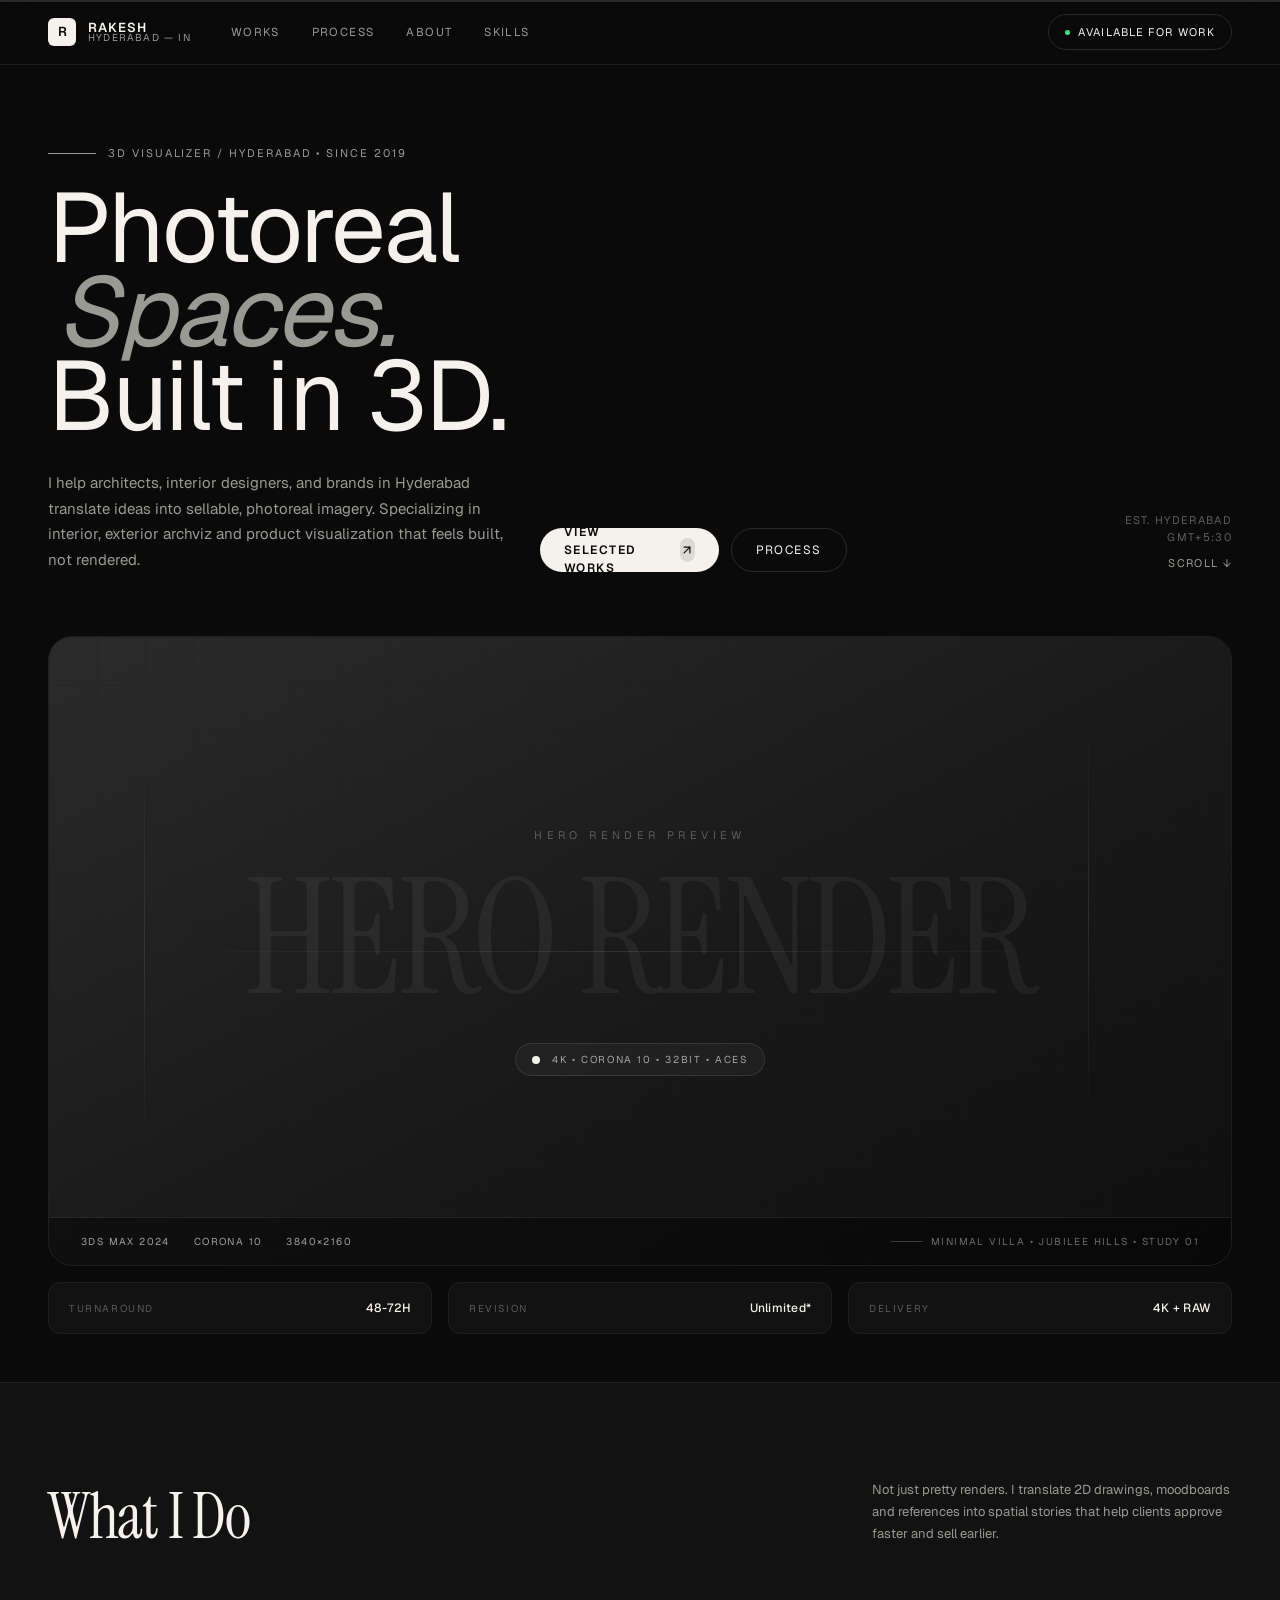
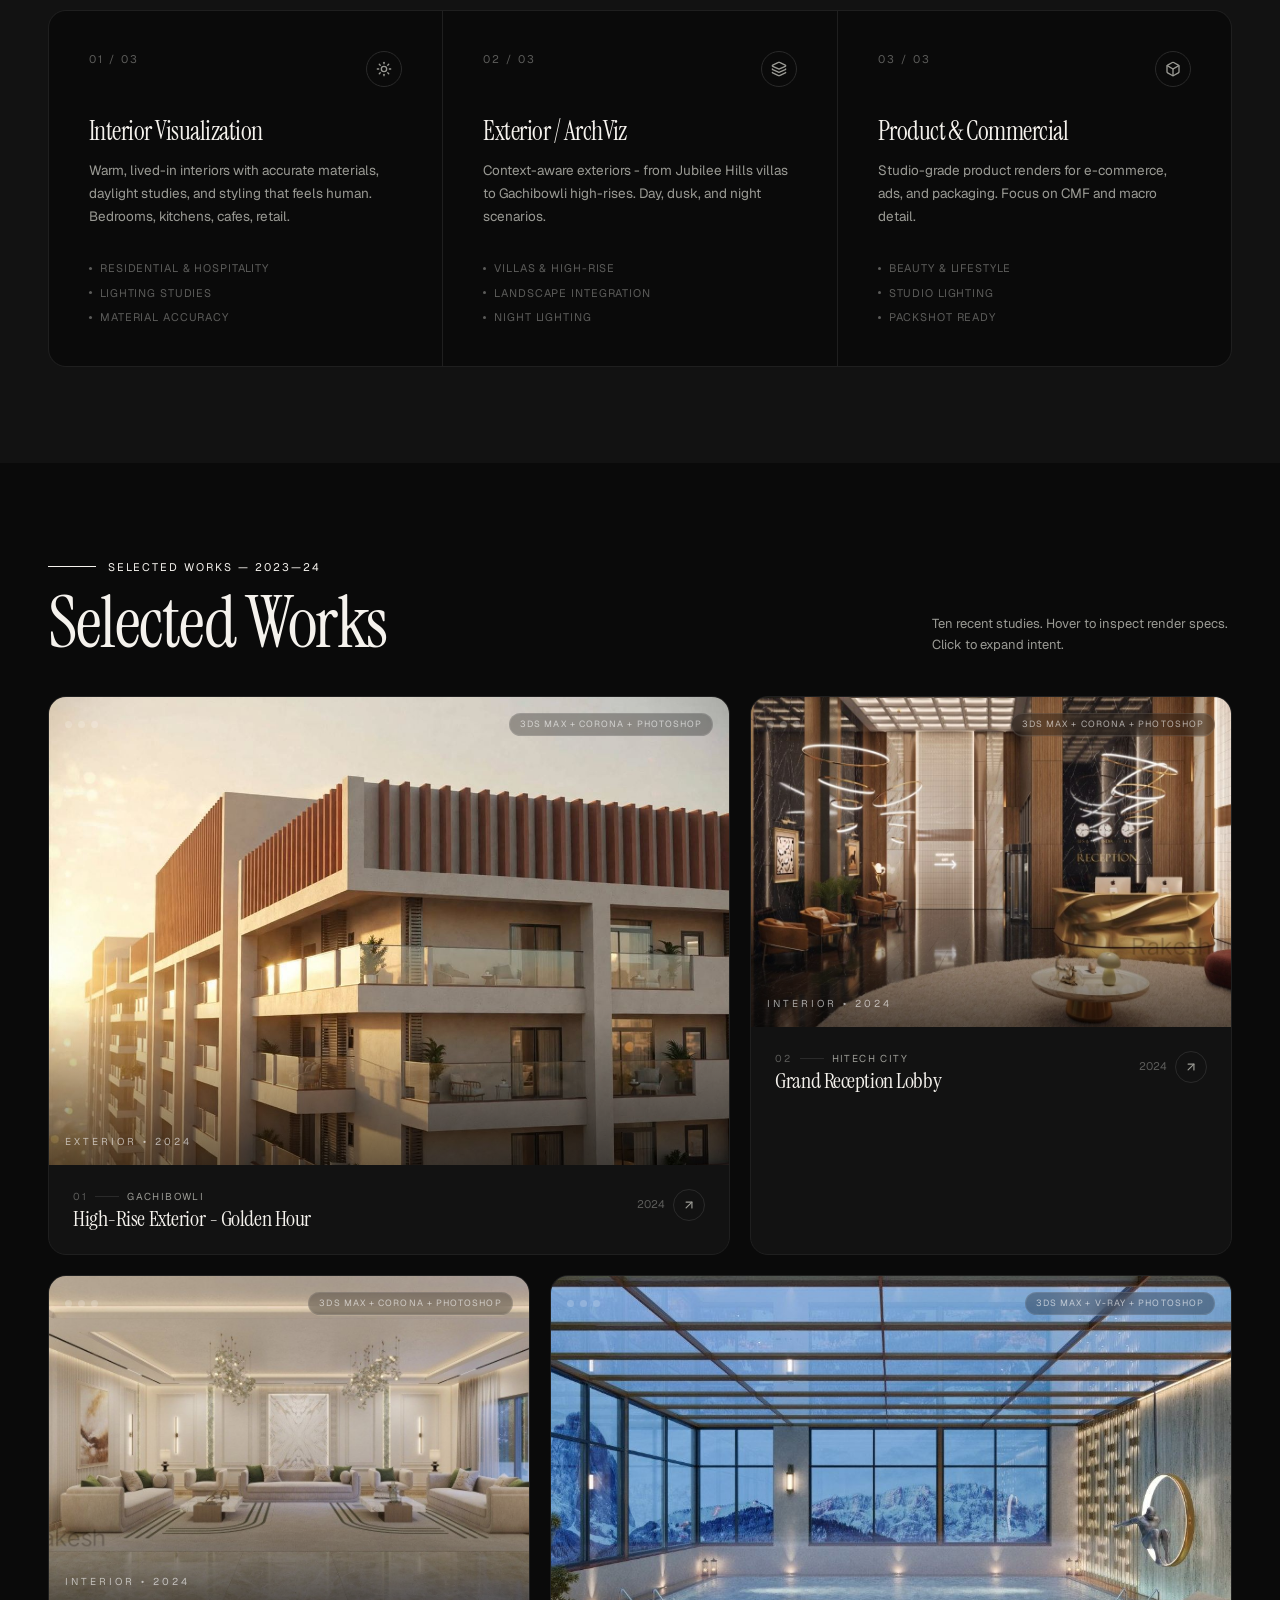
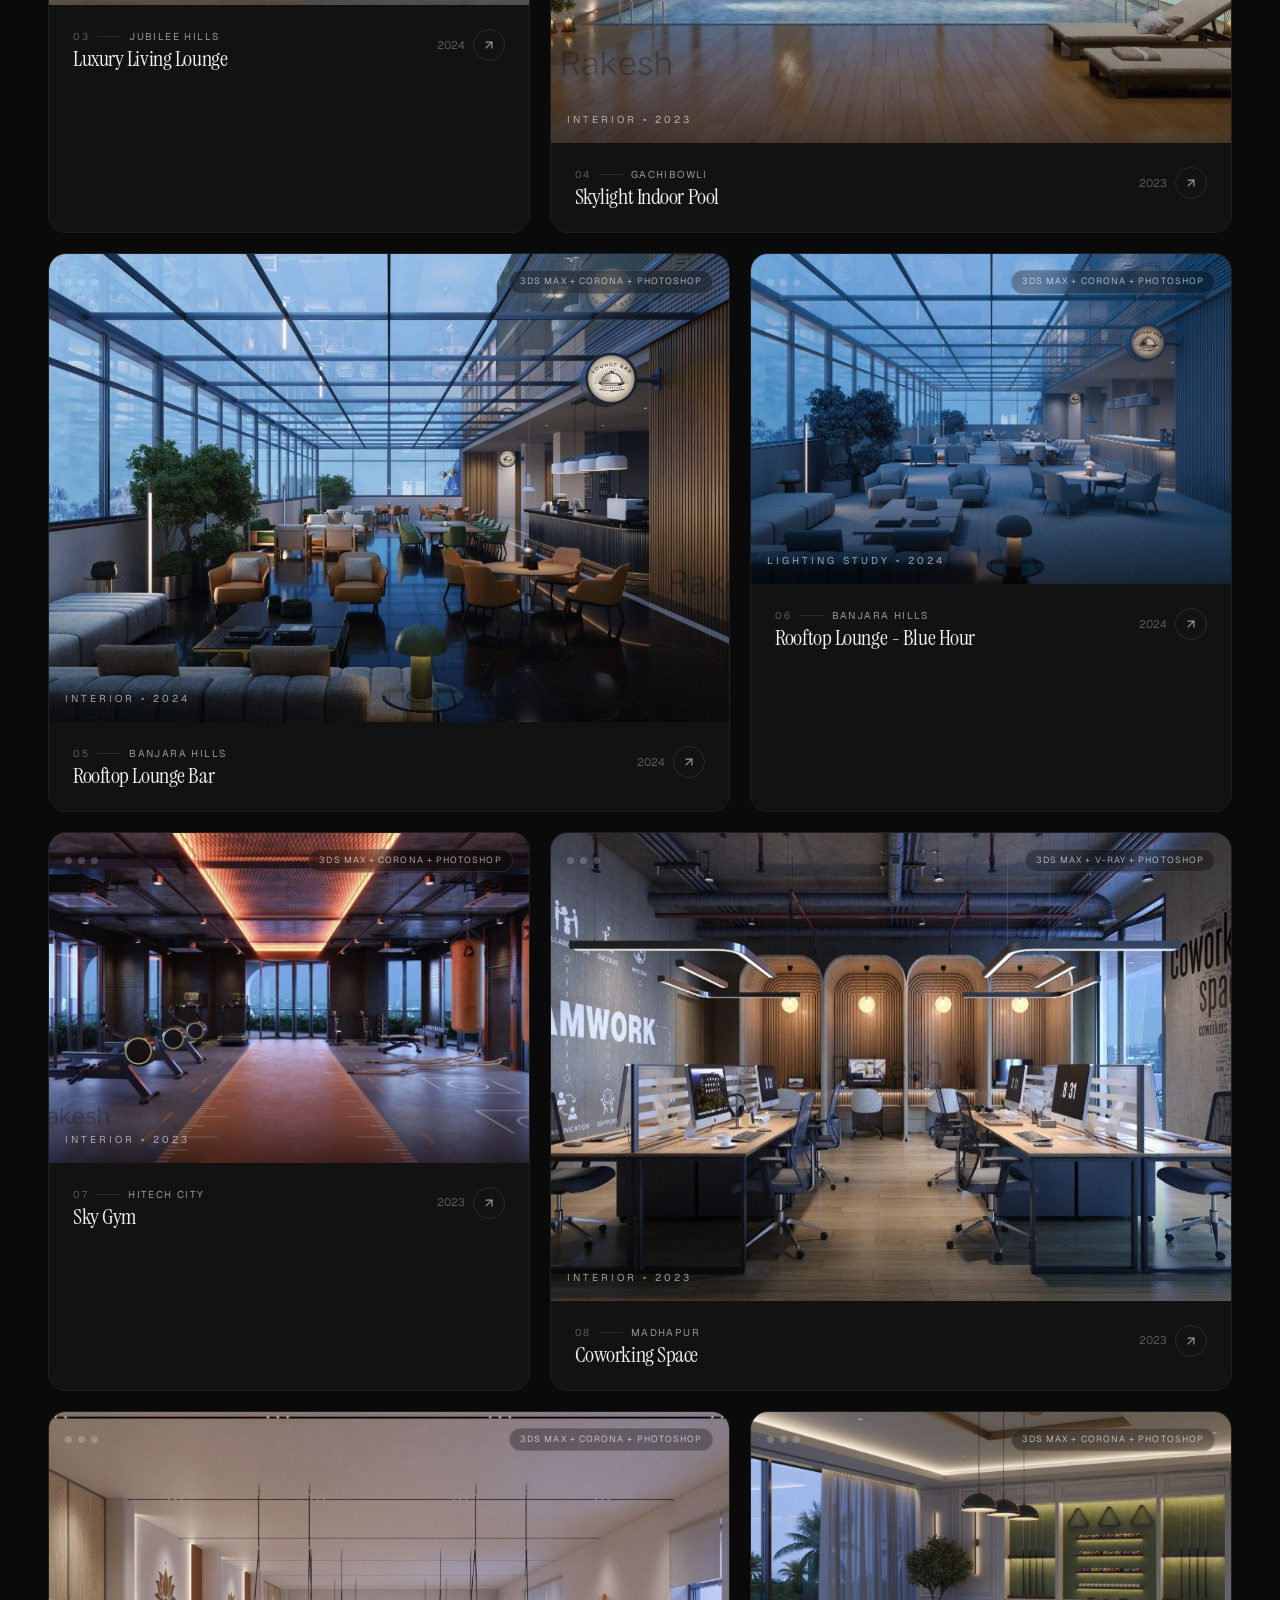
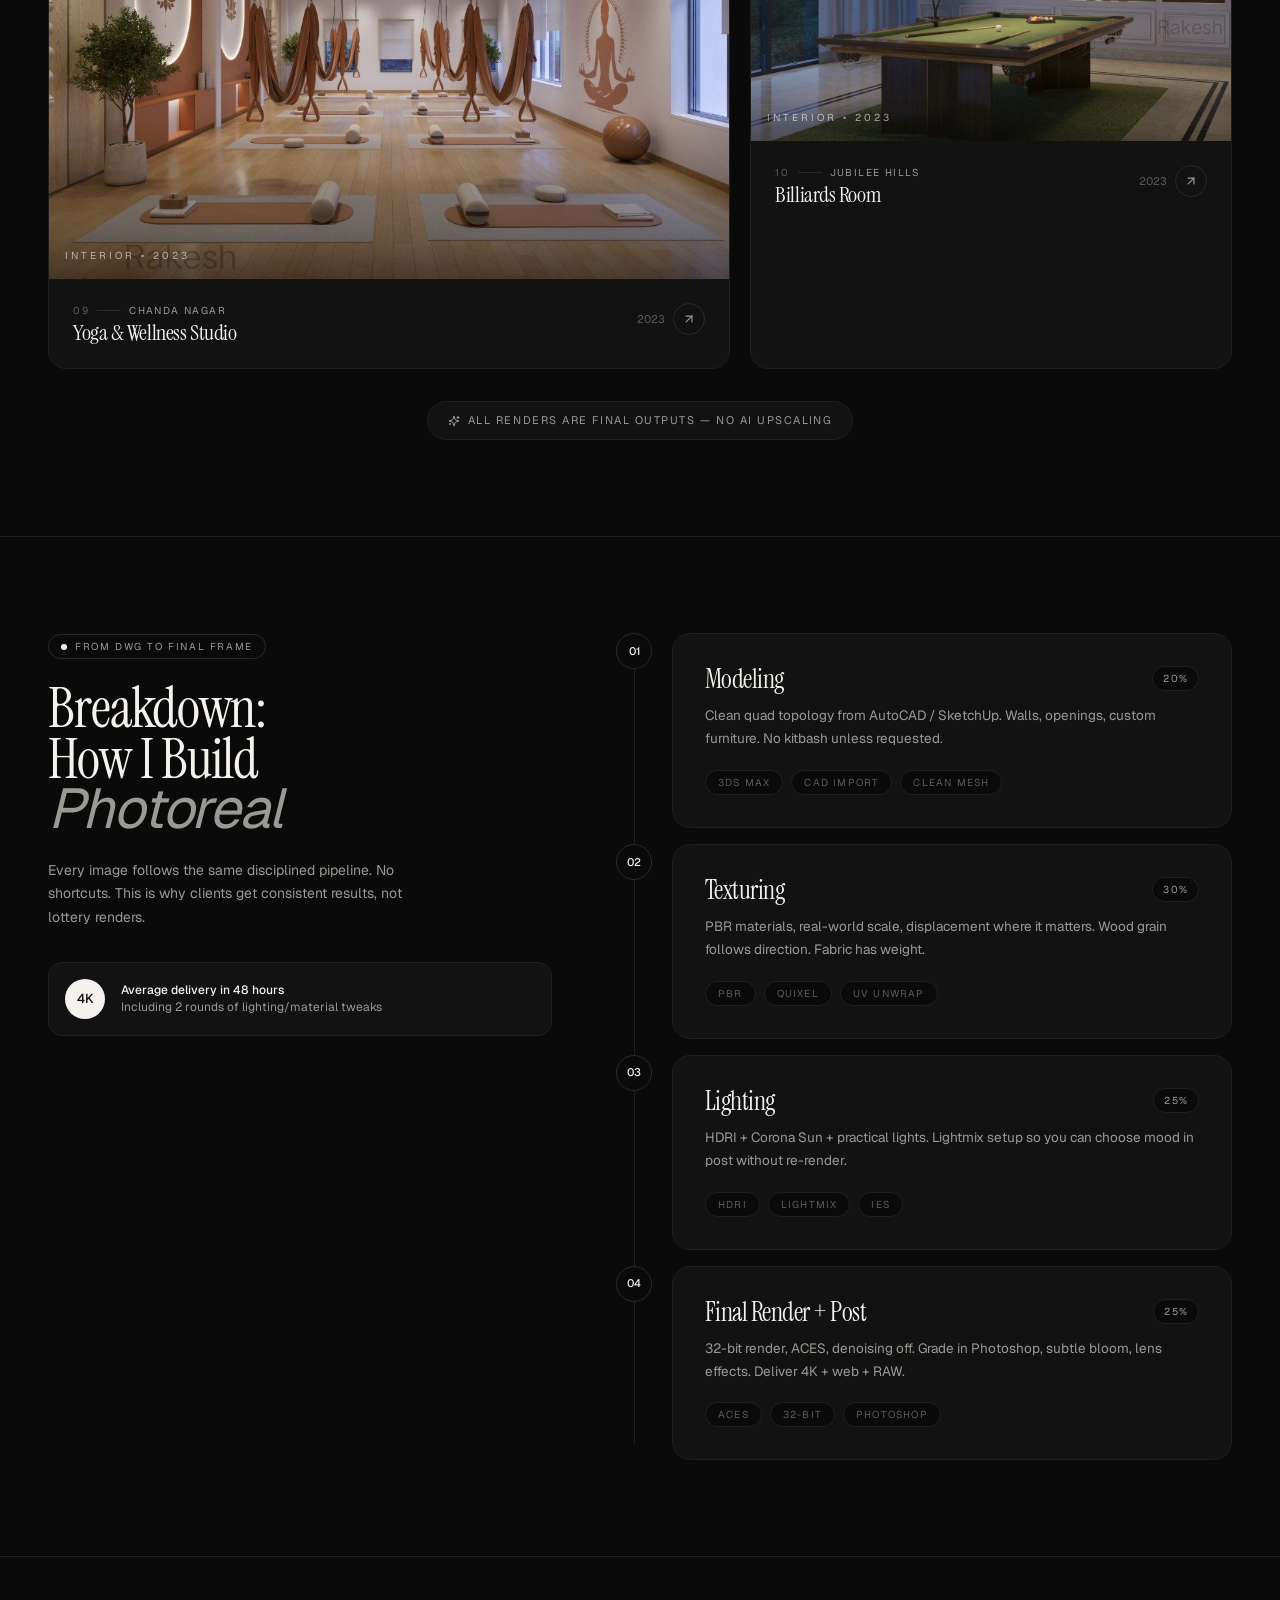
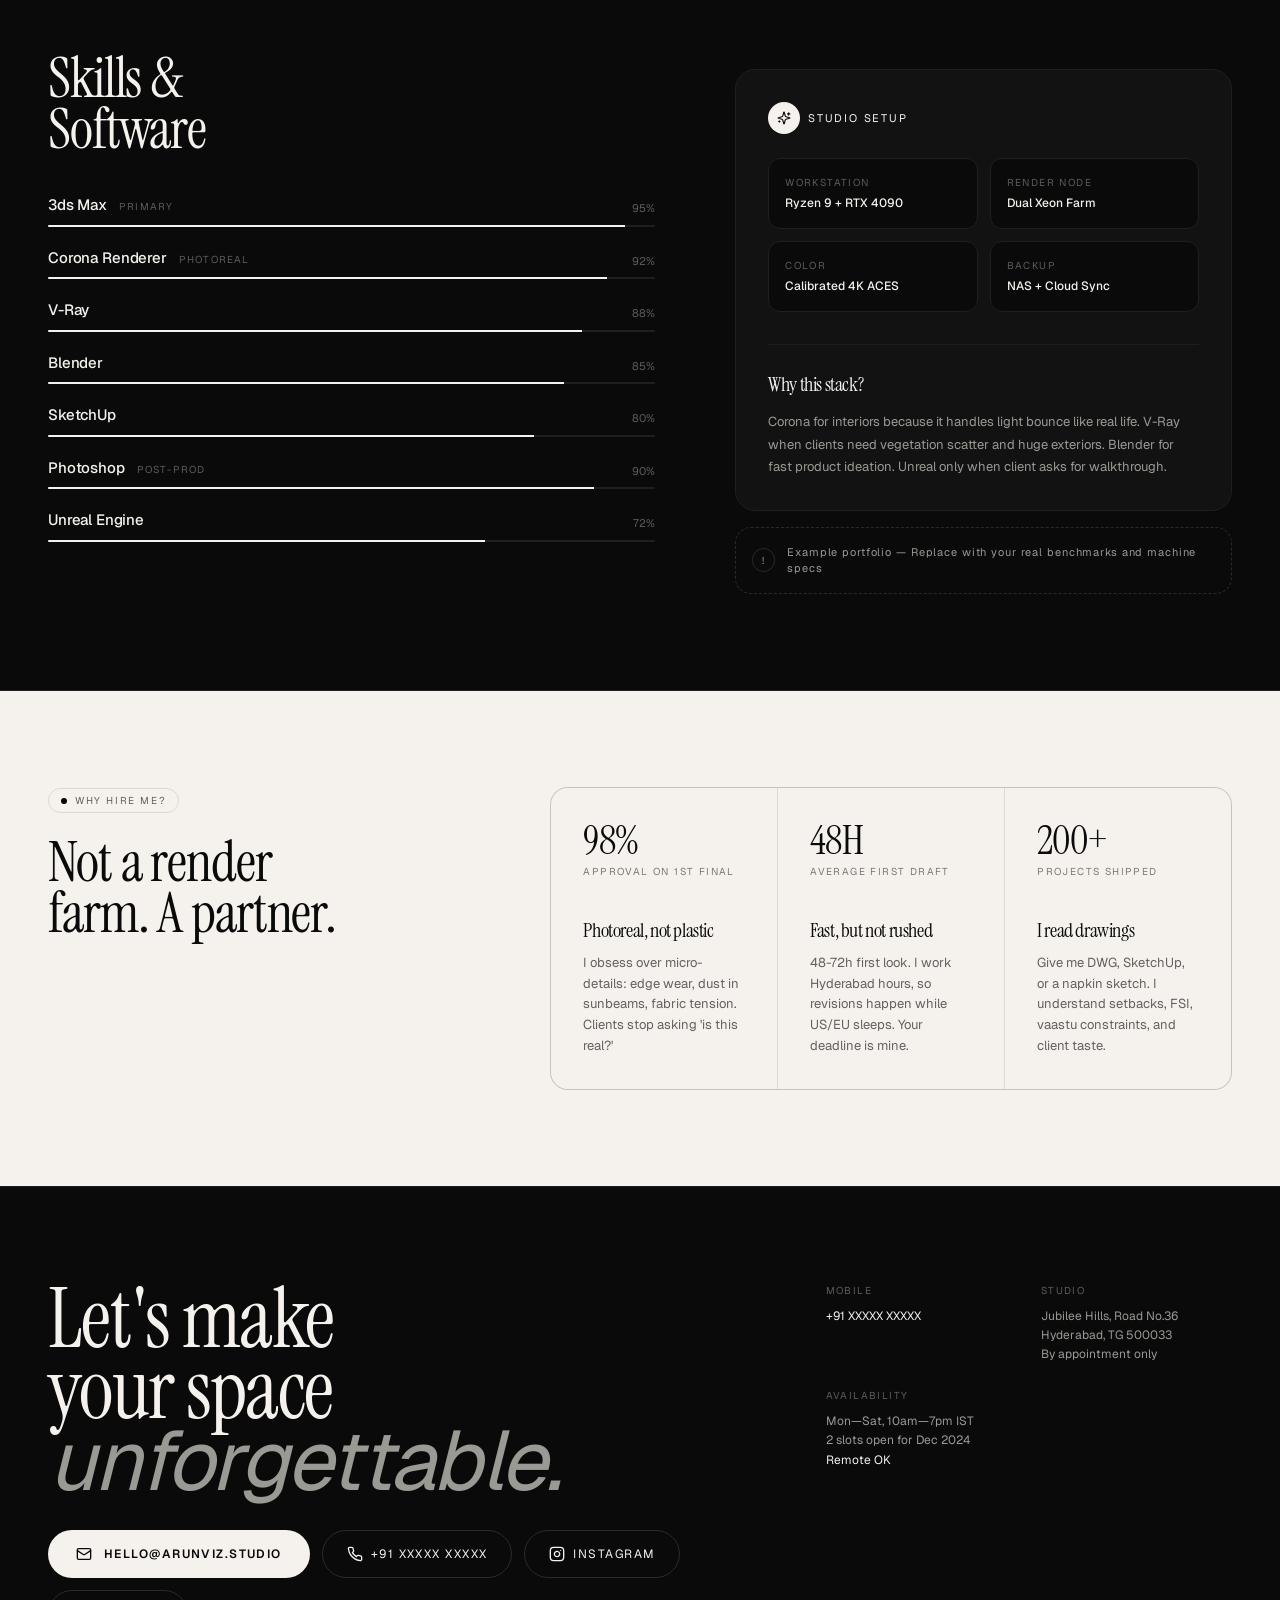
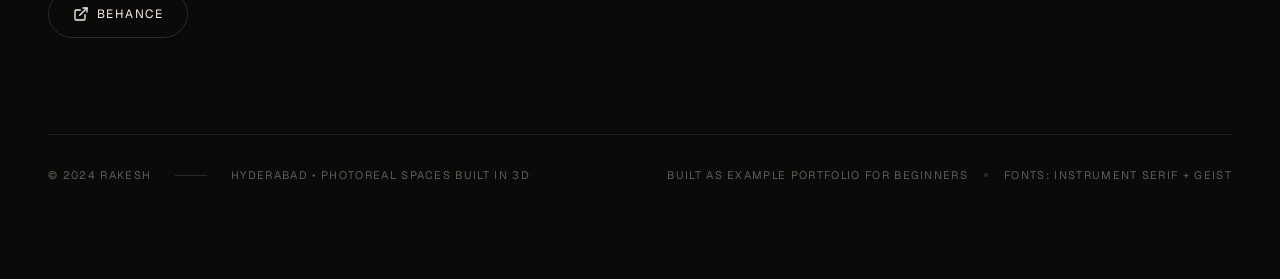
==== standalone.html @ 827eddd7 "Add Rakesh 3D visualizer portfolio (static HTML/CSS) Pure HTML and CSS port of the React portfolio p" ====
<!DOCTYPE html>
<html lang="en">
<head>
  <meta charset="UTF-8">
  <meta name="viewport" content="width=device-width, initial-scale=1">
  <title>Rakesh — Photoreal Spaces Built in 3D</title>
  <meta name="description" content="3D visualizer in Hyderabad specialising in interior, exterior archviz and product visualization.">
  <style>
@import url("https://fonts.googleapis.com/css2?family=Instrument+Serif:ital@0;1&family=Geist:wght@300;400;500;600&display=swap");*,:after,:before{--tw-border-spacing-x:0;--tw-border-spacing-y:0;--tw-translate-x:0;--tw-translate-y:0;--tw-rotate:0;--tw-skew-x:0;--tw-skew-y:0;--tw-scale-x:1;--tw-scale-y:1;--tw-pan-x: ;--tw-pan-y: ;--tw-pinch-zoom: ;--tw-scroll-snap-strictness:proximity;--tw-gradient-from-position: ;--tw-gradient-via-position: ;--tw-gradient-to-position: ;--tw-ordinal: ;--tw-slashed-zero: ;--tw-numeric-figure: ;--tw-numeric-spacing: ;--tw-numeric-fraction: ;--tw-ring-inset: ;--tw-ring-offset-width:0px;--tw-ring-offset-color:#fff;--tw-ring-color:rgba(59,130,246,.5);--tw-ring-offset-shadow:0 0 #0000;--tw-ring-shadow:0 0 #0000;--tw-shadow:0 0 #0000;--tw-shadow-colored:0 0 #0000;--tw-blur: ;--tw-brightness: ;--tw-contrast: ;--tw-grayscale: ;--tw-hue-rotate: ;--tw-invert: ;--tw-saturate: ;--tw-sepia: ;--tw-drop-shadow: ;--tw-backdrop-blur: ;--tw-backdrop-brightness: ;--tw-backdrop-contrast: ;--tw-backdrop-grayscale: ;--tw-backdrop-hue-rotate: ;--tw-backdrop-invert: ;--tw-backdrop-opacity: ;--tw-backdrop-saturate: ;--tw-backdrop-sepia: ;--tw-contain-size: ;--tw-contain-layout: ;--tw-contain-paint: ;--tw-contain-style: }::backdrop{--tw-border-spacing-x:0;--tw-border-spacing-y:0;--tw-translate-x:0;--tw-translate-y:0;--tw-rotate:0;--tw-skew-x:0;--tw-skew-y:0;--tw-scale-x:1;--tw-scale-y:1;--tw-pan-x: ;--tw-pan-y: ;--tw-pinch-zoom: ;--tw-scroll-snap-strictness:proximity;--tw-gradient-from-position: ;--tw-gradient-via-position: ;--tw-gradient-to-position: ;--tw-ordinal: ;--tw-slashed-zero: ;--tw-numeric-figure: ;--tw-numeric-spacing: ;--tw-numeric-fraction: ;--tw-ring-inset: ;--tw-ring-offset-width:0px;--tw-ring-offset-color:#fff;--tw-ring-color:rgba(59,130,246,.5);--tw-ring-offset-shadow:0 0 #0000;--tw-ring-shadow:0 0 #0000;--tw-shadow:0 0 #0000;--tw-shadow-colored:0 0 #0000;--tw-blur: ;--tw-brightness: ;--tw-contrast: ;--tw-grayscale: ;--tw-hue-rotate: ;--tw-invert: ;--tw-saturate: ;--tw-sepia: ;--tw-drop-shadow: ;--tw-backdrop-blur: ;--tw-backdrop-brightness: ;--tw-backdrop-contrast: ;--tw-backdrop-grayscale: ;--tw-backdrop-hue-rotate: ;--tw-backdrop-invert: ;--tw-backdrop-opacity: ;--tw-backdrop-saturate: ;--tw-backdrop-sepia: ;--tw-contain-size: ;--tw-contain-layout: ;--tw-contain-paint: ;--tw-contain-style: }

/*! tailwindcss v3.4.18 | MIT License | https://tailwindcss.com*/*,:after,:before{box-sizing:border-box;border:0 solid #e5e7eb}:after,:before{--tw-content:""}:host,html{line-height:1.5;-webkit-text-size-adjust:100%;-moz-tab-size:4;-o-tab-size:4;tab-size:4;font-family:ui-sans-serif,system-ui,sans-serif,Apple Color Emoji,Segoe UI Emoji,Segoe UI Symbol,Noto Color Emoji;font-feature-settings:normal;font-variation-settings:normal;-webkit-tap-highlight-color:transparent}body{margin:0;line-height:inherit}hr{height:0;color:inherit;border-top-width:1px}abbr:where([title]){-webkit-text-decoration:underline dotted;text-decoration:underline dotted}h1,h2,h3,h4,h5,h6{font-size:inherit;font-weight:inherit}a{color:inherit;text-decoration:inherit}b,strong{font-weight:bolder}code,kbd,pre,samp{font-family:ui-monospace,SFMono-Regular,Menlo,Monaco,Consolas,Liberation Mono,Courier New,monospace;font-feature-settings:normal;font-variation-settings:normal;font-size:1em}small{font-size:80%}sub,sup{font-size:75%;line-height:0;position:relative;vertical-align:baseline}sub{bottom:-.25em}sup{top:-.5em}table{text-indent:0;border-color:inherit;border-collapse:collapse}button,input,optgroup,select,textarea{font-family:inherit;font-feature-settings:inherit;font-variation-settings:inherit;font-size:100%;font-weight:inherit;line-height:inherit;letter-spacing:inherit;color:inherit;margin:0;padding:0}button,select{text-transform:none}button,input:where([type=button]),input:where([type=reset]),input:where([type=submit]){-webkit-appearance:button;background-color:transparent;background-image:none}:-moz-focusring{outline:auto}:-moz-ui-invalid{box-shadow:none}progress{vertical-align:baseline}::-webkit-inner-spin-button,::-webkit-outer-spin-button{height:auto}[type=search]{-webkit-appearance:textfield;outline-offset:-2px}::-webkit-search-decoration{-webkit-appearance:none}::-webkit-file-upload-button{-webkit-appearance:button;font:inherit}summary{display:list-item}blockquote,dd,dl,figure,h1,h2,h3,h4,h5,h6,hr,p,pre{margin:0}fieldset{margin:0}fieldset,legend{padding:0}menu,ol,ul{list-style:none;margin:0;padding:0}dialog{padding:0}textarea{resize:vertical}input::-moz-placeholder,textarea::-moz-placeholder{opacity:1;color:#9ca3af}input::placeholder,textarea::placeholder{opacity:1;color:#9ca3af}[role=button],button{cursor:pointer}:disabled{cursor:default}audio,canvas,embed,iframe,img,object,svg,video{display:block;vertical-align:middle}img,video{max-width:100%;height:auto}[hidden]:where(:not([hidden=until-found])){display:none}.pointer-events-none{pointer-events:none}.fixed{position:fixed}.absolute{position:absolute}.relative{position:relative}.sticky{position:sticky}.inset-0{inset:0}.bottom-0{bottom:0}.bottom-6{bottom:1.5rem}.bottom-\[16px\]{bottom:16px}.bottom-\[18\%\]{bottom:18%}.bottom-\[22\%\]{bottom:22%}.left-0{left:0}.left-1\/2{left:50%}.left-\[18px\]{left:18px}.left-\[8\%\]{left:8%}.right-0{right:0}.right-\[12\%\]{right:12%}.top-0{top:0}.top-\[12\%\]{top:12%}.top-\[16px\]{top:16px}.top-\[18\%\]{top:18%}.top-\[50\%\]{top:50%}.z-50{z-index:50}.z-\[100\]{z-index:100}.mx-auto{margin-left:auto;margin-right:auto}.mb-1{margin-bottom:.25rem}.mb-10{margin-bottom:2.5rem}.mb-12{margin-bottom:3rem}.mb-2{margin-bottom:.5rem}.mb-3{margin-bottom:.75rem}.mb-4{margin-bottom:1rem}.mb-5{margin-bottom:1.25rem}.mb-6{margin-bottom:1.5rem}.mb-8{margin-bottom:2rem}.ml-\[0\.08em\]{margin-left:.08em}.ml-auto{margin-left:auto}.mt-1{margin-top:.25rem}.mt-12{margin-top:3rem}.mt-16{margin-top:4rem}.mt-2{margin-top:.5rem}.mt-4{margin-top:1rem}.mt-6{margin-top:1.5rem}.mt-8{margin-top:2rem}.block{display:block}.flex{display:flex}.inline-flex{display:inline-flex}.grid{display:grid}.hidden{display:none}.aspect-\[16\/9\]{aspect-ratio:16/9}.aspect-\[4\/3\]{aspect-ratio:4/3}.h-1{height:.25rem}.h-1\.5{height:.375rem}.h-10{height:2.5rem}.h-11{height:2.75rem}.h-2{height:.5rem}.h-5{height:1.25rem}.h-6{height:1.5rem}.h-8{height:2rem}.h-9{height:2.25rem}.h-\[1px\]{height:1px}.h-\[28px\]{height:28px}.h-\[2px\]{height:2px}.h-\[36px\]{height:36px}.h-\[3px\]{height:3px}.h-\[44px\]{height:44px}.h-\[48px\]{height:48px}.h-\[5px\]{height:5px}.h-\[64px\]{height:64px}.h-\[7px\]{height:7px}.h-full{height:100%}.h-px{height:1px}.min-h-screen{min-height:100vh}.w-1{width:.25rem}.w-1\.5{width:.375rem}.w-10{width:2.5rem}.w-12{width:3rem}.w-2{width:.5rem}.w-5{width:1.25rem}.w-6{width:1.5rem}.w-8{width:2rem}.w-9{width:2.25rem}.w-\[1px\]{width:1px}.w-\[28px\]{width:28px}.w-\[3px\]{width:3px}.w-\[5px\]{width:5px}.w-\[7px\]{width:7px}.w-full{width:100%}.w-px{width:1px}.max-w-\[1440px\]{max-width:1440px}.max-w-\[300px\]{max-width:300px}.max-w-\[360px\]{max-width:360px}.max-w-\[460px\]{max-width:460px}.max-w-\[860px\]{max-width:860px}.flex-1{flex:1 1 0%}.origin-left{transform-origin:left}.-translate-x-1\/2{--tw-translate-x:-50%}.-translate-x-1\/2,.translate-y-0{transform:translate(var(--tw-translate-x),var(--tw-translate-y)) rotate(var(--tw-rotate)) skewX(var(--tw-skew-x)) skewY(var(--tw-skew-y)) scaleX(var(--tw-scale-x)) scaleY(var(--tw-scale-y))}.translate-y-0{--tw-translate-y:0px}.translate-y-8{--tw-translate-y:2rem;transform:translate(var(--tw-translate-x),var(--tw-translate-y)) rotate(var(--tw-rotate)) skewX(var(--tw-skew-x)) skewY(var(--tw-skew-y)) scaleX(var(--tw-scale-x)) scaleY(var(--tw-scale-y))}@keyframes pulse{50%{opacity:.5}}.animate-pulse{animation:pulse 2s cubic-bezier(.4,0,.6,1) infinite}.cursor-pointer{cursor:pointer}.auto-rows-\[auto\]{grid-auto-rows:auto}.grid-cols-1{grid-template-columns:repeat(1,minmax(0,1fr))}.grid-cols-2{grid-template-columns:repeat(2,minmax(0,1fr))}.grid-cols-3{grid-template-columns:repeat(3,minmax(0,1fr))}.grid-rows-\[0fr\]{grid-template-rows:0fr}.grid-rows-\[1fr\]{grid-template-rows:1fr}.flex-col{flex-direction:column}.flex-wrap{flex-wrap:wrap}.place-items-center{place-items:center}.items-start{align-items:flex-start}.items-end{align-items:flex-end}.items-center{align-items:center}.items-baseline{align-items:baseline}.justify-center{justify-content:center}.justify-between{justify-content:space-between}.gap-1\.5{gap:.375rem}.gap-10{gap:2.5rem}.gap-12{gap:3rem}.gap-2{gap:.5rem}.gap-3{gap:.75rem}.gap-4{gap:1rem}.gap-6{gap:1.5rem}.gap-8{gap:2rem}.gap-px{gap:1px}.space-y-2>:not([hidden])~:not([hidden]){--tw-space-y-reverse:0;margin-top:calc(.5rem*(1 - var(--tw-space-y-reverse)));margin-bottom:calc(.5rem*var(--tw-space-y-reverse))}.space-y-4>:not([hidden])~:not([hidden]){--tw-space-y-reverse:0;margin-top:calc(1rem*(1 - var(--tw-space-y-reverse)));margin-bottom:calc(1rem*var(--tw-space-y-reverse))}.space-y-5>:not([hidden])~:not([hidden]){--tw-space-y-reverse:0;margin-top:calc(1.25rem*(1 - var(--tw-space-y-reverse)));margin-bottom:calc(1.25rem*var(--tw-space-y-reverse))}.space-y-6>:not([hidden])~:not([hidden]){--tw-space-y-reverse:0;margin-top:calc(1.5rem*(1 - var(--tw-space-y-reverse)));margin-bottom:calc(1.5rem*var(--tw-space-y-reverse))}.overflow-hidden{overflow:hidden}.overflow-clip{overflow:clip}.rounded-\[12px\]{border-radius:12px}.rounded-\[14px\]{border-radius:14px}.rounded-\[16px\]{border-radius:16px}.rounded-\[18px\]{border-radius:18px}.rounded-\[20px\]{border-radius:20px}.rounded-\[6px\]{border-radius:6px}.rounded-full{border-radius:9999px}.border{border-width:1px}.border-y{border-top-width:1px}.border-b,.border-y{border-bottom-width:1px}.border-t{border-top-width:1px}.border-dashed{border-style:dashed}.border-\[var\(--border\)\]{border-color:var(--border)}.border-\[var\(--border-soft\)\]{border-color:var(--border-soft)}.border-\[var\(--text\)\]{border-color:var(--text)}.border-black\/10{border-color:rgba(0,0,0,.1)}.border-white\/10{border-color:hsla(0,0%,100%,.1)}.bg-\[\#4ade80\]{--tw-bg-opacity:1;background-color:rgb(74 222 128/var(--tw-bg-opacity,1))}.bg-\[\#f5f2ed\]{--tw-bg-opacity:1;background-color:rgb(245 242 237/var(--tw-bg-opacity,1))}.bg-\[rgba\(10\2c 10\2c 10\2c 0\.8\)\]{background-color:hsla(0,0%,4%,.8)}.bg-\[var\(--bg\)\]{background-color:var(--bg)}.bg-\[var\(--bg-elevated\)\]{background-color:var(--bg-elevated)}.bg-\[var\(--bg-soft\)\]{background-color:var(--bg-soft)}.bg-\[var\(--border\)\]{background-color:var(--border)}.bg-\[var\(--border-soft\)\]{background-color:var(--border-soft)}.bg-\[var\(--text\)\]{background-color:var(--text)}.bg-\[var\(--text-dim\)\]{background-color:var(--text-dim)}.bg-\[var\(--text-muted\)\]{background-color:var(--text-muted)}.bg-black{--tw-bg-opacity:1;background-color:rgb(0 0 0/var(--tw-bg-opacity,1))}.bg-black\/0{background-color:transparent}.bg-black\/10{background-color:rgba(0,0,0,.1)}.bg-black\/30{background-color:rgba(0,0,0,.3)}.bg-black\/40{background-color:rgba(0,0,0,.4)}.bg-white\/20{background-color:hsla(0,0%,100%,.2)}.bg-white\/\[0\.04\]{background-color:hsla(0,0%,100%,.04)}.bg-gradient-to-b{background-image:linear-gradient(to bottom,var(--tw-gradient-stops))}.bg-gradient-to-br{background-image:linear-gradient(to bottom right,var(--tw-gradient-stops))}.bg-gradient-to-r{background-image:linear-gradient(to right,var(--tw-gradient-stops))}.from-\[\#1a1f2e\]{--tw-gradient-from:#1a1f2e var(--tw-gradient-from-position);--tw-gradient-to:rgba(26,31,46,0) var(--tw-gradient-to-position);--tw-gradient-stops:var(--tw-gradient-from),var(--tw-gradient-to)}.from-\[\#2a2a2a\]{--tw-gradient-from:#2a2a2a var(--tw-gradient-from-position);--tw-gradient-to:rgba(42,42,42,0) var(--tw-gradient-to-position);--tw-gradient-stops:var(--tw-gradient-from),var(--tw-gradient-to)}.from-\[\#2b2b2b\]{--tw-gradient-from:#2b2b2b var(--tw-gradient-from-position);--tw-gradient-to:rgba(43,43,43,0) var(--tw-gradient-to-position);--tw-gradient-stops:var(--tw-gradient-from),var(--tw-gradient-to)}.from-\[\#2c2c2c\]{--tw-gradient-from:#2c2c2c var(--tw-gradient-from-position);--tw-gradient-to:rgba(44,44,44,0) var(--tw-gradient-to-position);--tw-gradient-stops:var(--tw-gradient-from),var(--tw-gradient-to)}.from-\[\#2e352d\]{--tw-gradient-from:#2e352d var(--tw-gradient-from-position);--tw-gradient-to:rgba(46,53,45,0) var(--tw-gradient-to-position);--tw-gradient-stops:var(--tw-gradient-from),var(--tw-gradient-to)}.from-\[\#3a3330\]{--tw-gradient-from:#3a3330 var(--tw-gradient-from-position);--tw-gradient-to:rgba(58,51,48,0) var(--tw-gradient-to-position);--tw-gradient-stops:var(--tw-gradient-from),var(--tw-gradient-to)}.from-\[\#3b2f24\]{--tw-gradient-from:#3b2f24 var(--tw-gradient-from-position);--tw-gradient-to:rgba(59,47,36,0) var(--tw-gradient-to-position);--tw-gradient-stops:var(--tw-gradient-from),var(--tw-gradient-to)}.from-transparent{--tw-gradient-from:transparent var(--tw-gradient-from-position);--tw-gradient-to:transparent var(--tw-gradient-to-position);--tw-gradient-stops:var(--tw-gradient-from),var(--tw-gradient-to)}.via-\[\#12151e\]{--tw-gradient-to:rgba(18,21,30,0) var(--tw-gradient-to-position);--tw-gradient-stops:var(--tw-gradient-from),#12151e var(--tw-gradient-via-position),var(--tw-gradient-to)}.via-\[\#1a1a1a\]{--tw-gradient-to:rgba(26,26,26,0) var(--tw-gradient-to-position);--tw-gradient-stops:var(--tw-gradient-from),#1a1a1a var(--tw-gradient-via-position),var(--tw-gradient-to)}.via-\[\#1e2220\]{--tw-gradient-to:rgba(30,34,32,0) var(--tw-gradient-to-position);--tw-gradient-stops:var(--tw-gradient-from),#1e2220 var(--tw-gradient-via-position),var(--tw-gradient-to)}.via-\[\#1f1f1f\]{--tw-gradient-to:rgba(31,31,31,0) var(--tw-gradient-to-position);--tw-gradient-stops:var(--tw-gradient-from),#1f1f1f var(--tw-gradient-via-position),var(--tw-gradient-to)}.via-\[\#231d16\]{--tw-gradient-to:rgba(35,29,22,0) var(--tw-gradient-to-position);--tw-gradient-stops:var(--tw-gradient-from),#231d16 var(--tw-gradient-via-position),var(--tw-gradient-to)}.via-\[\#24211f\]{--tw-gradient-to:rgba(36,33,31,0) var(--tw-gradient-to-position);--tw-gradient-stops:var(--tw-gradient-from),#24211f var(--tw-gradient-via-position),var(--tw-gradient-to)}.via-white\/10{--tw-gradient-to:hsla(0,0%,100%,0) var(--tw-gradient-to-position);--tw-gradient-stops:var(--tw-gradient-from),hsla(0,0%,100%,.1) var(--tw-gradient-via-position),var(--tw-gradient-to)}.to-\[\#0a0c12\]{--tw-gradient-to:#0a0c12 var(--tw-gradient-to-position)}.to-\[\#0e0e0e\]{--tw-gradient-to:#0e0e0e var(--tw-gradient-to-position)}.to-\[\#0f0f0f\]{--tw-gradient-to:#0f0f0f var(--tw-gradient-to-position)}.to-\[\#111412\]{--tw-gradient-to:#111412 var(--tw-gradient-to-position)}.to-\[\#12100e\]{--tw-gradient-to:#12100e var(--tw-gradient-to-position)}.to-\[\#121212\]{--tw-gradient-to:#121212 var(--tw-gradient-to-position)}.to-\[\#131111\]{--tw-gradient-to:#131111 var(--tw-gradient-to-position)}.to-transparent{--tw-gradient-to:transparent var(--tw-gradient-to-position)}.p-4{padding:1rem}.p-5{padding:1.25rem}.p-6{padding:1.5rem}.p-7{padding:1.75rem}.px-2\.5{padding-left:.625rem;padding-right:.625rem}.px-3{padding-left:.75rem;padding-right:.75rem}.px-4{padding-left:1rem;padding-right:1rem}.px-5{padding-left:1.25rem;padding-right:1.25rem}.px-6{padding-left:1.5rem;padding-right:1.5rem}.px-7{padding-left:1.75rem;padding-right:1.75rem}.py-1{padding-top:.25rem;padding-bottom:.25rem}.py-16{padding-top:4rem;padding-bottom:4rem}.py-2{padding-top:.5rem;padding-bottom:.5rem}.py-2\.5{padding-top:.625rem;padding-bottom:.625rem}.py-3{padding-top:.75rem;padding-bottom:.75rem}.py-4{padding-top:1rem;padding-bottom:1rem}.py-6{padding-top:1.5rem;padding-bottom:1.5rem}.pb-12{padding-bottom:3rem}.pt-10{padding-top:2.5rem}.pt-2{padding-top:.5rem}.pt-6{padding-top:1.5rem}.pt-8{padding-top:2rem}.text-center{text-align:center}.text-right{text-align:right}.text-\[10px\]{font-size:10px}.text-\[11\.5px\]{font-size:11.5px}.text-\[11px\]{font-size:11px}.text-\[12px\]{font-size:12px}.text-\[13\.5px\]{font-size:13.5px}.text-\[13px\]{font-size:13px}.text-\[14px\]{font-size:14px}.text-\[14vw\]{font-size:14vw}.text-\[15px\]{font-size:15px}.text-\[16vw\]{font-size:16vw}.text-\[20px\]{font-size:20px}.text-\[26px\]{font-size:26px}.text-\[28px\]{font-size:28px}.text-\[40px\]{font-size:40px}.text-\[42px\]{font-size:42px}.text-\[44px\]{font-size:44px}.text-\[48px\]{font-size:48px}.text-\[9px\]{font-size:9px}.font-\[400\]{font-weight:400}.font-\[500\]{font-weight:500}.font-\[600\]{font-weight:600}.font-medium{font-weight:500}.font-semibold{font-weight:600}.uppercase{text-transform:uppercase}.italic{font-style:italic}.leading-\[0\.85\]{line-height:.85}.leading-\[0\.86\]{line-height:.86}.leading-\[0\.95\]{line-height:.95}.leading-\[0\.9\]{line-height:.9}.leading-\[1\.1\]{line-height:1.1}.leading-\[1\.4\]{line-height:1.4}.leading-\[1\.6\]{line-height:1.6}.leading-\[1\.7\]{line-height:1.7}.leading-\[1\],.leading-none{line-height:1}.tracking-\[-0\.01em\]{letter-spacing:-.01em}.tracking-\[-0\.02em\]{letter-spacing:-.02em}.tracking-\[-0\.03em\]{letter-spacing:-.03em}.tracking-\[-0\.04em\]{letter-spacing:-.04em}.tracking-\[-0\.06em\]{letter-spacing:-.06em}.tracking-\[0\.02em\]{letter-spacing:.02em}.tracking-\[0\.04em\]{letter-spacing:.04em}.tracking-\[0\.08em\]{letter-spacing:.08em}.tracking-\[0\.12em\]{letter-spacing:.12em}.tracking-\[0\.14em\]{letter-spacing:.14em}.tracking-\[0\.16em\]{letter-spacing:.16em}.tracking-\[0\.18em\]{letter-spacing:.18em}.tracking-\[0\.1em\]{letter-spacing:.1em}.tracking-\[0\.3em\]{letter-spacing:.3em}.tracking-\[0\.4em\]{letter-spacing:.4em}.text-\[rgba\(245\2c 242\2c 237\2c 0\.06\)\]{color:hsla(38,29%,95%,.06)}.text-\[var\(--bg\)\]{color:var(--bg)}.text-\[var\(--text\)\]{color:var(--text)}.text-\[var\(--text-dim\)\]{color:var(--text-dim)}.text-\[var\(--text-muted\)\]{color:var(--text-muted)}.text-black{--tw-text-opacity:1;color:rgb(0 0 0/var(--tw-text-opacity,1))}.text-black\/50{color:rgba(0,0,0,.5)}.text-black\/60{color:rgba(0,0,0,.6)}.text-white\/20{color:hsla(0,0%,100%,.2)}.text-white\/30{color:hsla(0,0%,100%,.3)}.text-white\/40{color:hsla(0,0%,100%,.4)}.text-white\/60{color:hsla(0,0%,100%,.6)}.opacity-0{opacity:0}.opacity-100{opacity:1}.opacity-40{opacity:.4}.opacity-\[0\.25\]{opacity:.25}.mix-blend-overlay{mix-blend-mode:overlay}.shadow-\[0_8px_24px_rgba\(0\2c 0\2c 0\2c 0\.4\)\]{--tw-shadow:0 8px 24px rgba(0,0,0,.4);--tw-shadow-colored:0 8px 24px var(--tw-shadow-color);box-shadow:var(--tw-ring-offset-shadow,0 0 #0000),var(--tw-ring-shadow,0 0 #0000),var(--tw-shadow)}.ring-1{--tw-ring-offset-shadow:var(--tw-ring-inset) 0 0 0 var(--tw-ring-offset-width) var(--tw-ring-offset-color);--tw-ring-shadow:var(--tw-ring-inset) 0 0 0 calc(1px + var(--tw-ring-offset-width)) var(--tw-ring-color);box-shadow:var(--tw-ring-offset-shadow),var(--tw-ring-shadow),var(--tw-shadow,0 0 #0000)}.ring-\[var\(--text\)\]{--tw-ring-color:var(--text)}.filter{filter:var(--tw-blur) var(--tw-brightness) var(--tw-contrast) var(--tw-grayscale) var(--tw-hue-rotate) var(--tw-invert) var(--tw-saturate) var(--tw-sepia) var(--tw-drop-shadow)}.backdrop-blur{--tw-backdrop-blur:blur(8px)}.backdrop-blur,.backdrop-blur-\[18px\]{backdrop-filter:var(--tw-backdrop-blur) var(--tw-backdrop-brightness) var(--tw-backdrop-contrast) var(--tw-backdrop-grayscale) var(--tw-backdrop-hue-rotate) var(--tw-backdrop-invert) var(--tw-backdrop-opacity) var(--tw-backdrop-saturate) var(--tw-backdrop-sepia)}.backdrop-blur-\[18px\]{--tw-backdrop-blur:blur(18px)}.backdrop-blur-md{--tw-backdrop-blur:blur(12px);backdrop-filter:var(--tw-backdrop-blur) var(--tw-backdrop-brightness) var(--tw-backdrop-contrast) var(--tw-backdrop-grayscale) var(--tw-backdrop-hue-rotate) var(--tw-backdrop-invert) var(--tw-backdrop-opacity) var(--tw-backdrop-saturate) var(--tw-backdrop-sepia)}.transition-all{transition-property:all;transition-timing-function:cubic-bezier(.4,0,.2,1);transition-duration:.15s}.transition-colors{transition-property:color,background-color,border-color,text-decoration-color,fill,stroke;transition-timing-function:cubic-bezier(.4,0,.2,1);transition-duration:.15s}.transition-transform{transition-property:transform;transition-timing-function:cubic-bezier(.4,0,.2,1)}.duration-150,.transition-transform{transition-duration:.15s}.duration-300{transition-duration:.3s}.duration-500{transition-duration:.5s}.duration-700{transition-duration:.7s}:root{--bg:#0a0a0a;--bg-soft:#121212;--bg-elevated:#181818;--surface:#1c1c1c;--border:#2a2a2a;--border-soft:#1f1f1f;--text:#f5f2ed;--text-muted:#9a9a94;--text-dim:#5c5c5a;--accent:#f5f2ed;--safe-area-inset-top:env(safe-area-inset-top,0px)}*{font-family:Geist,system-ui,-apple-system,sans-serif;-webkit-font-smoothing:antialiased}.serif,h1,h2,h3{font-family:"Instrument Serif",Georgia,serif;letter-spacing:-.02em}html{scroll-behavior:smooth}body,html{background:var(--bg)}body{color:var(--text);overflow-x:hidden}::-moz-selection{background:var(--text);color:var(--bg)}::selection{background:var(--text);color:var(--bg)}::-webkit-scrollbar{width:6px;height:6px}::-webkit-scrollbar-thumb{background:#2a2a2a;border-radius:10px}.selection\:bg-white ::-moz-selection{--tw-bg-opacity:1;background-color:rgb(255 255 255/var(--tw-bg-opacity,1))}.selection\:bg-white ::selection{--tw-bg-opacity:1;background-color:rgb(255 255 255/var(--tw-bg-opacity,1))}.selection\:text-black ::-moz-selection{--tw-text-opacity:1;color:rgb(0 0 0/var(--tw-text-opacity,1))}.selection\:text-black ::selection{--tw-text-opacity:1;color:rgb(0 0 0/var(--tw-text-opacity,1))}.selection\:bg-white::-moz-selection{--tw-bg-opacity:1;background-color:rgb(255 255 255/var(--tw-bg-opacity,1))}.selection\:bg-white::selection{--tw-bg-opacity:1;background-color:rgb(255 255 255/var(--tw-bg-opacity,1))}.selection\:text-black::-moz-selection{--tw-text-opacity:1;color:rgb(0 0 0/var(--tw-text-opacity,1))}.selection\:text-black::selection{--tw-text-opacity:1;color:rgb(0 0 0/var(--tw-text-opacity,1))}.hover\:border-\[var\(--border\)\]:hover{border-color:var(--border)}.hover\:bg-\[var\(--bg-elevated\)\]:hover{background-color:var(--bg-elevated)}.hover\:bg-\[var\(--surface\)\]:hover{background-color:var(--surface)}.hover\:bg-white:hover{--tw-bg-opacity:1;background-color:rgb(255 255 255/var(--tw-bg-opacity,1))}.hover\:text-\[var\(--text\)\]:hover{color:var(--text)}.group:hover .group-hover\:translate-x-0\.5{--tw-translate-x:0.125rem;transform:translate(var(--tw-translate-x),var(--tw-translate-y)) rotate(var(--tw-rotate)) skewX(var(--tw-skew-x)) skewY(var(--tw-skew-y)) scaleX(var(--tw-scale-x)) scaleY(var(--tw-scale-y))}.group:hover .group-hover\:border-\[var\(--text\)\]{border-color:var(--text)}.group:hover .group-hover\:bg-\[var\(--text\)\]{background-color:var(--text)}.group:hover .group-hover\:bg-black\/10{background-color:rgba(0,0,0,.1)}.group:hover .group-hover\:bg-white{--tw-bg-opacity:1;background-color:rgb(255 255 255/var(--tw-bg-opacity,1))}.group:hover .group-hover\:tracking-\[-0\.01em\]{letter-spacing:-.01em}.group:hover .group-hover\:text-\[var\(--bg\)\]{color:var(--bg)}.group:hover .group-hover\:text-\[var\(--text\)\]{color:var(--text)}.group:hover .group-hover\:text-\[var\(--text-muted\)\]{color:var(--text-muted)}@media (min-width:768px){.md\:col-span-5{grid-column:span 5/span 5}.md\:col-span-7{grid-column:span 7/span 7}.md\:mb-16{margin-bottom:4rem}.md\:mt-16{margin-top:4rem}.md\:mt-24{margin-top:6rem}.md\:block{display:block}.md\:inline{display:inline}.md\:flex{display:flex}.md\:inline-flex{display:inline-flex}.md\:grid{display:grid}.md\:hidden{display:none}.md\:aspect-\[16\/11\]{aspect-ratio:16/11}.md\:aspect-\[16\/8\.5\]{aspect-ratio:16/8.5}.md\:grid-cols-12{grid-template-columns:repeat(12,minmax(0,1fr))}.md\:grid-cols-3{grid-template-columns:repeat(3,minmax(0,1fr))}.md\:grid-cols-\[1\.2fr_0\.8fr\]{grid-template-columns:1.2fr .8fr}.md\:flex-row{flex-direction:row}.md\:items-end{align-items:flex-end}.md\:items-center{align-items:center}.md\:gap-4{gap:1rem}.md\:gap-5{gap:1.25rem}.md\:rounded-\[24px\]{border-radius:24px}.md\:p-6{padding:1.5rem}.md\:p-8{padding:2rem}.md\:px-10{padding-left:2.5rem;padding-right:2.5rem}.md\:px-5{padding-left:1.25rem;padding-right:1.25rem}.md\:px-6{padding-left:1.5rem;padding-right:1.5rem}.md\:px-8{padding-left:2rem;padding-right:2rem}.md\:py-24{padding-top:6rem;padding-bottom:6rem}.md\:py-4{padding-top:1rem;padding-bottom:1rem}.md\:pl-\[56px\]{padding-left:56px}.md\:pt-16{padding-top:4rem}.md\:text-\[12vw\]{font-size:12vw}.md\:text-\[22px\]{font-size:22px}.md\:text-\[32px\]{font-size:32px}.md\:text-\[56px\]{font-size:56px}.md\:text-\[64px\]{font-size:64px}.md\:text-\[72px\]{font-size:72px}.md\:text-\[84px\]{font-size:84px}.md\:text-\[9vw\]{font-size:9vw}}@media (min-width:1024px){.lg\:sticky{position:sticky}.lg\:top-\[96px\]{top:96px}.lg\:block{display:block}.lg\:grid-cols-\[0\.8fr_1\.2fr\]{grid-template-columns:.8fr 1.2fr}.lg\:grid-cols-\[0\.9fr_1\.1fr\]{grid-template-columns:.9fr 1.1fr}.lg\:grid-cols-\[1\.1fr_0\.9fr\]{grid-template-columns:1.1fr .9fr}.lg\:grid-cols-\[1\.2fr_0\.8fr\]{grid-template-columns:1.2fr .8fr}.lg\:flex-row{flex-direction:row}.lg\:items-end{align-items:flex-end}.lg\:gap-16{gap:4rem}.lg\:gap-20{gap:5rem}.lg\:p-10{padding:2.5rem}.lg\:px-12{padding-right:3rem}.lg\:pl-12,.lg\:px-12{padding-left:3rem}.lg\:pt-20{padding-top:5rem}.lg\:pt-4{padding-top:1rem}.lg\:text-\[160px\]{font-size:160px}.lg\:text-\[98px\]{font-size:98px}}
/* Replaces the React state/JS behaviour of the original with CSS only. */

/* --- Scroll progress bar (scroll-driven animation; hidden where unsupported) --- */
.scroll-progress {
  width: 100%;
  transform-origin: left;
  transform: scaleX(0);
}
@supports (animation-timeline: scroll()) {
  .scroll-progress {
    animation: scroll-progress-grow linear both;
    animation-timeline: scroll(root);
  }
}
@keyframes scroll-progress-grow {
  to { transform: scaleX(1); }
}

/* --- Mobile menu (:target) ---
   Opening links to #menu, closing links to #menu-close. Any nav link (#works,
   #about, ...) moves the target elsewhere, so the menu closes by itself.
   The anchors are position:fixed so targeting them never scrolls the page. */
.menu-anchor {
  position: fixed;
  top: 0;
  left: 0;
  width: 0;
  height: 0;
}
.mobile-menu { display: none; }
.icon-close { display: none !important; }
@media (max-width: 767px) {
  .site-header:has(#menu:target) .mobile-menu { display: block; }
  .site-header:has(#menu:target) .icon-open { display: none !important; }
  .site-header:has(#menu:target) .icon-close { display: grid !important; }
}

/* --- Selected Works card images --- */
.work-img {
  position: absolute;
  inset: 0;
  width: 100%;
  height: 100%;
  object-fit: cover;
  transition: transform 700ms cubic-bezier(0.4, 0, 0.2, 1);
}
.work-card:hover .work-img,
.work-card:focus-within .work-img {
  transform: scale(1.04);
}
.work-shade {
  position: absolute;
  left: 0;
  right: 0;
  bottom: 0;
  height: 34%;
  background: linear-gradient(to top, rgba(0, 0, 0, 0.55), transparent);
  pointer-events: none;
}

/* --- Selected Works cards: hover / focus (click or tap) expands the spec row --- */
.work-card { outline: none; }
.work-card:hover,
.work-card:focus-within {
  box-shadow: 0 0 0 1px var(--text);
}
.work-card:hover .work-arrow,
.work-card:focus-within .work-arrow {
  background: var(--text);
  color: var(--bg);
  border-color: var(--text);
}
.work-card:hover .work-detail,
.work-card:focus-within .work-detail {
  grid-template-rows: 1fr;
  opacity: 1;
}

</style>
</head>
<body>
<div class="min-h-screen bg-[var(--bg)] text-[var(--text)] overflow-clip selection:bg-white selection:text-black">

  <!-- Scroll progress (pure CSS, scroll-driven animation) -->
  <div class="fixed top-0 left-0 right-0 h-[2px] z-[100] origin-left bg-[var(--border)]">
    <div class="scroll-progress h-full bg-[var(--text)]"></div>
  </div>

  <header class="site-header sticky top-0 z-50 border-b border-[var(--border-soft)] bg-[rgba(10,10,10,0.8)] backdrop-blur-[18px]" style="top:var(--safe-area-inset-top)">
    <span id="menu" class="menu-anchor"></span>
    <span id="menu-close" class="menu-anchor"></span>
    <div class="mx-auto max-w-[1440px] px-6 md:px-10 lg:px-12 flex h-[64px] items-center justify-between">
      <div class="flex items-center gap-10">
        <a href="#" class="group flex items-center gap-3">
          <div class="h-[28px] w-[28px] rounded-[6px] bg-[var(--text)] text-[var(--bg)] grid place-items-center font-semibold text-[13px] tracking-[-0.02em]">R</div>
          <div class="leading-[0.9]">
            <div class="text-[13px] font-[600] tracking-[0.08em] uppercase">Rakesh</div>
            <div class="text-[10px] tracking-[0.12em] uppercase text-[var(--text-muted)]">Hyderabad — IN</div>
          </div>
        </a>
        <nav class="hidden md:flex items-center gap-8 text-[11.5px] tracking-[0.12em] uppercase text-[var(--text-muted)]">
          <a href="#works" class="hover:text-[var(--text)] transition-colors">Works</a>
          <a href="#breakdown" class="hover:text-[var(--text)] transition-colors">Process</a>
          <a href="#about" class="hover:text-[var(--text)] transition-colors">About</a>
          <a href="#skills" class="hover:text-[var(--text)] transition-colors">Skills</a>
        </nav>
      </div>
      <div class="flex items-center gap-4">
        <a href="#contact" class="hidden md:inline-flex h-[36px] items-center gap-2 rounded-full border border-[var(--border)] px-4 text-[11px] tracking-[0.12em] uppercase hover:bg-[var(--surface)] transition-colors">
          <span class="h-[5px] w-[5px] rounded-full bg-[#4ade80] animate-pulse"></span>Available for work
        </a>
        <a href="#menu" class="icon-open md:hidden h-9 w-9 grid place-items-center rounded-full border border-[var(--border)]" aria-label="Open menu"><svg xmlns="http://www.w3.org/2000/svg" width="16" height="16" viewBox="0 0 24 24" fill="none" stroke="currentColor" stroke-width="2" stroke-linecap="round" stroke-linejoin="round" class="lucide lucide-menu" aria-hidden="true"><line x1="4" x2="20" y1="12" y2="12"/><line x1="4" x2="20" y1="6" y2="6"/><line x1="4" x2="20" y1="18" y2="18"/></svg></a>
        <a href="#menu-close" class="icon-close md:hidden h-9 w-9 grid place-items-center rounded-full border border-[var(--border)]" aria-label="Close menu"><svg xmlns="http://www.w3.org/2000/svg" width="16" height="16" viewBox="0 0 24 24" fill="none" stroke="currentColor" stroke-width="2" stroke-linecap="round" stroke-linejoin="round" class="lucide lucide-x" aria-hidden="true"><path d="M18 6 6 18"/><path d="m6 6 12 12"/></svg></a>
      </div>
    </div>
    <div class="mobile-menu md:hidden border-t border-[var(--border-soft)] bg-[var(--bg-soft)] px-6 py-6 space-y-6">
      <nav class="grid gap-4 text-[13px] tracking-[0.14em] uppercase">
        <a href="#works" class="py-2 border-b border-[var(--border-soft)]">Works</a>
        <a href="#breakdown" class="py-2 border-b border-[var(--border-soft)]">Process</a>
        <a href="#about" class="py-2 border-b border-[var(--border-soft)]">About</a>
        <a href="#skills" class="py-2">Skills</a>
      </nav>
      <div class="flex gap-3">
        <a href="mailto:arun@viz.studio" class="flex-1 h-11 grid place-items-center rounded-full bg-[var(--text)] text-[var(--bg)] text-[12px] tracking-[0.1em] uppercase font-medium">Email</a>
        <a href="#contact" class="flex-1 h-11 grid place-items-center rounded-full border border-[var(--border)] text-[12px] tracking-[0.1em] uppercase">Contact</a>
      </div>
    </div>
  </header>

  <!-- Hero -->
  <section class="relative mx-auto max-w-[1440px] px-6 md:px-10 lg:px-12 pt-10 md:pt-16 lg:pt-20 pb-12">
    <div class="flex flex-col lg:flex-row lg:items-end justify-between gap-10">
      <div class="max-w-[860px]">
        <div class="mb-6 flex items-center gap-3">
          <span class="h-px w-12 bg-[var(--text-muted)]"></span>
          <span class="text-[11px] tracking-[0.18em] uppercase text-[var(--text-muted)]">3D Visualizer / Hyderabad • Since 2019</span>
        </div>
        <h1 class="serif text-[14vw] md:text-[9vw] lg:text-[98px] leading-[0.86] tracking-[-0.04em] font-[400]">
          <span class="block">Photoreal</span>
          <span class="block ml-[0.08em] text-[var(--text-muted)] italic font-[400]">Spaces.</span>
          <span class="block">Built in 3D.</span>
        </h1>
        <div class="mt-8 grid grid-cols-1 md:grid-cols-[1.2fr_0.8fr] gap-8 items-end">
          <p class="max-w-[460px] text-[15px] leading-[1.7] text-[var(--text-muted)]">I help architects, interior designers, and brands in Hyderabad translate ideas into sellable, photoreal imagery. Specializing in interior, exterior archviz and product visualization that feels built, not rendered.</p>
          <div class="flex gap-3">
            <a href="#works" class="group inline-flex h-[44px] items-center gap-3 rounded-full bg-[var(--text)] px-6 text-[12px] tracking-[0.12em] uppercase text-[var(--bg)] font-[600] hover:bg-white transition-colors">View Selected Works<span class="grid h-6 w-6 place-items-center rounded-full bg-black/10 group-hover:translate-x-0.5 transition-transform"><svg xmlns="http://www.w3.org/2000/svg" width="14" height="14" viewBox="0 0 24 24" fill="none" stroke="currentColor" stroke-width="2" stroke-linecap="round" stroke-linejoin="round" class="lucide lucide-arrow-up-right" aria-hidden="true"><path d="M7 7h10v10"/><path d="M7 17 17 7"/></svg></span></a>
            <a href="#breakdown" class="inline-flex h-[44px] items-center rounded-full border border-[var(--border)] px-6 text-[12px] tracking-[0.12em] uppercase hover:bg-[var(--surface)] transition-colors">Process</a>
          </div>
        </div>
      </div>
      <div class="hidden lg:block text-right text-[11px] leading-[1.6] tracking-[0.12em] uppercase text-[var(--text-dim)]">
        <div>EST. HYDERABAD</div>
        <div>GMT+5:30</div>
        <div class="mt-2 text-[var(--text-muted)]">SCROLL ↓</div>
      </div>
    </div>

    <div class="mt-12 md:mt-16 relative">
      <div class="relative overflow-hidden rounded-[18px] md:rounded-[24px] border border-[var(--border-soft)] bg-[var(--bg-elevated)]">
        <div class="relative aspect-[16/9] md:aspect-[16/8.5] w-full overflow-hidden bg-gradient-to-br from-[#2b2b2b] via-[#1a1a1a] to-[#0e0e0e]">
          <div class="absolute inset-0 opacity-[0.25]" style="background-image:linear-gradient(var(--border-soft) 1px, transparent 1px), linear-gradient(90deg, var(--border-soft) 1px, transparent 1px);background-size:48px 48px"></div>
          <div class="absolute inset-0 flex flex-col items-center justify-center">
            <div class="text-[11px] tracking-[0.4em] uppercase text-[var(--text-dim)] mb-4">Hero Render Preview</div>
            <div class="serif text-[16vw] md:text-[12vw] lg:text-[160px] leading-none tracking-[-0.06em] text-[rgba(245,242,237,0.06)]">HERO RENDER</div>
            <div class="mt-6 flex items-center gap-3 rounded-full border border-white/10 bg-white/[0.04] px-4 py-2 backdrop-blur">
              <div class="h-2 w-2 rounded-full bg-[#f5f2ed] animate-pulse"></div>
              <span class="text-[10px] tracking-[0.16em] uppercase text-white/60">4K • Corona 10 • 32bit • ACES</span>
            </div>
          </div>
          <div class="absolute left-[8%] top-[18%] bottom-[18%] w-[1px] bg-gradient-to-b from-transparent via-white/10 to-transparent"></div>
          <div class="absolute right-[12%] top-[12%] bottom-[22%] w-[1px] bg-gradient-to-b from-transparent via-white/10 to-transparent"></div>
          <div class="absolute left-[8%] right-[12%] top-[50%] h-[1px] bg-gradient-to-r from-transparent via-white/10 to-transparent"></div>
          <div class="absolute bottom-0 left-0 right-0 flex flex-wrap items-center justify-between gap-3 border-t border-white/10 bg-black/40 px-5 md:px-8 py-4 backdrop-blur-md">
            <div class="flex items-center gap-6 text-[10px] tracking-[0.14em] uppercase text-white/60">
              <span>3DS MAX 2024</span>
              <span class="hidden md:inline">CORONA 10</span>
              <span class="hidden md:inline">3840×2160</span>
            </div>
            <div class="flex items-center gap-2 text-[10px] tracking-[0.14em] uppercase text-white/40">
              <span class="h-px w-8 bg-white/20 hidden md:block"></span>
              <span>MINIMAL VILLA • JUBILEE HILLS • STUDY 01</span>
            </div>
          </div>
        </div>
      </div>
      <div class="mt-4 grid grid-cols-3 gap-3 md:gap-4">
        <div class="rounded-[12px] border border-[var(--border-soft)] bg-[var(--bg-soft)] px-4 py-3 md:px-5 md:py-4 flex justify-between items-center">
          <span class="text-[10px] tracking-[0.16em] uppercase text-[var(--text-dim)]">Turnaround</span>
          <span class="text-[12px] font-medium tracking-[0.02em]">48-72H</span>
        </div>
        <div class="rounded-[12px] border border-[var(--border-soft)] bg-[var(--bg-soft)] px-4 py-3 md:px-5 md:py-4 flex justify-between items-center">
          <span class="text-[10px] tracking-[0.16em] uppercase text-[var(--text-dim)]">Revision</span>
          <span class="text-[12px] font-medium tracking-[0.02em]">Unlimited*</span>
        </div>
        <div class="rounded-[12px] border border-[var(--border-soft)] bg-[var(--bg-soft)] px-4 py-3 md:px-5 md:py-4 flex justify-between items-center">
          <span class="text-[10px] tracking-[0.16em] uppercase text-[var(--text-dim)]">Delivery</span>
          <span class="text-[12px] font-medium tracking-[0.02em]">4K + RAW</span>
        </div>
      </div>
    </div>
  </section>

  <!-- What I Do -->
  <section id="about" class="border-t border-[var(--border-soft)] bg-[var(--bg-soft)]">
    <div class="mx-auto max-w-[1440px] px-6 md:px-10 lg:px-12 py-16 md:py-24">
      <div class="flex flex-col md:flex-row md:items-end justify-between gap-6 mb-12 md:mb-16">
        <h2 class="serif text-[42px] md:text-[64px] leading-[0.9] tracking-[-0.03em]">What I Do</h2>
        <p class="max-w-[360px] text-[13px] leading-[1.7] text-[var(--text-muted)]">Not just pretty renders. I translate 2D drawings, moodboards and references into spatial stories that help clients approve faster and sell earlier.</p>
      </div>
      <div class="grid grid-cols-1 md:grid-cols-3 gap-px bg-[var(--border-soft)] border border-[var(--border-soft)] rounded-[18px] overflow-hidden">
        <div class="group bg-[var(--bg)] p-7 md:p-8 lg:p-10 hover:bg-[var(--bg-elevated)] transition-colors">
          <div class="flex items-start justify-between mb-8">
            <span class="text-[11px] tracking-[0.18em] text-[var(--text-dim)]">01 / 03</span>
            <div class="h-9 w-9 grid place-items-center rounded-full border border-[var(--border)] text-[var(--text-muted)] group-hover:text-[var(--text)] group-hover:border-[var(--text)] transition-colors"><svg xmlns="http://www.w3.org/2000/svg" width="16" height="16" viewBox="0 0 24 24" fill="none" stroke="currentColor" stroke-width="2" stroke-linecap="round" stroke-linejoin="round" class="lucide lucide-sun" aria-hidden="true"><circle cx="12" cy="12" r="4"/><path d="M12 2v2"/><path d="M12 20v2"/><path d="m4.93 4.93 1.41 1.41"/><path d="m17.66 17.66 1.41 1.41"/><path d="M2 12h2"/><path d="M20 12h2"/><path d="m6.34 17.66-1.41 1.41"/><path d="m19.07 4.93-1.41 1.41"/></svg></div>
          </div>
          <h3 class="serif text-[26px] leading-[0.95] mb-4">Interior Visualization</h3>
          <p class="text-[13.5px] leading-[1.7] text-[var(--text-muted)] mb-8">Warm, lived-in interiors with accurate materials, daylight studies, and styling that feels human. Bedrooms, kitchens, cafes, retail.</p>
          <div class="space-y-2">
            <div class="flex items-center gap-2 text-[11px] tracking-[0.08em] uppercase text-[var(--text-dim)]"><span class="h-[3px] w-[3px] rounded-full bg-[var(--text-dim)]"></span>Residential &amp; Hospitality</div>
            <div class="flex items-center gap-2 text-[11px] tracking-[0.08em] uppercase text-[var(--text-dim)]"><span class="h-[3px] w-[3px] rounded-full bg-[var(--text-dim)]"></span>Lighting Studies</div>
            <div class="flex items-center gap-2 text-[11px] tracking-[0.08em] uppercase text-[var(--text-dim)]"><span class="h-[3px] w-[3px] rounded-full bg-[var(--text-dim)]"></span>Material Accuracy</div>
          </div>
        </div>
        <div class="group bg-[var(--bg)] p-7 md:p-8 lg:p-10 hover:bg-[var(--bg-elevated)] transition-colors">
          <div class="flex items-start justify-between mb-8">
            <span class="text-[11px] tracking-[0.18em] text-[var(--text-dim)]">02 / 03</span>
            <div class="h-9 w-9 grid place-items-center rounded-full border border-[var(--border)] text-[var(--text-muted)] group-hover:text-[var(--text)] group-hover:border-[var(--text)] transition-colors"><svg xmlns="http://www.w3.org/2000/svg" width="16" height="16" viewBox="0 0 24 24" fill="none" stroke="currentColor" stroke-width="2" stroke-linecap="round" stroke-linejoin="round" class="lucide lucide-layers" aria-hidden="true"><path d="M12.83 2.18a2 2 0 0 0-1.66 0L2.6 6.08a1 1 0 0 0 0 1.83l8.58 3.91a2 2 0 0 0 1.66 0l8.58-3.9a1 1 0 0 0 0-1.83z"/><path d="M2 12a1 1 0 0 0 .58.91l8.6 3.91a2 2 0 0 0 1.65 0l8.58-3.9A1 1 0 0 0 22 12"/><path d="M2 17a1 1 0 0 0 .58.91l8.6 3.91a2 2 0 0 0 1.65 0l8.58-3.9A1 1 0 0 0 22 17"/></svg></div>
          </div>
          <h3 class="serif text-[26px] leading-[0.95] mb-4">Exterior / ArchViz</h3>
          <p class="text-[13.5px] leading-[1.7] text-[var(--text-muted)] mb-8">Context-aware exteriors - from Jubilee Hills villas to Gachibowli high-rises. Day, dusk, and night scenarios.</p>
          <div class="space-y-2">
            <div class="flex items-center gap-2 text-[11px] tracking-[0.08em] uppercase text-[var(--text-dim)]"><span class="h-[3px] w-[3px] rounded-full bg-[var(--text-dim)]"></span>Villas &amp; High-Rise</div>
            <div class="flex items-center gap-2 text-[11px] tracking-[0.08em] uppercase text-[var(--text-dim)]"><span class="h-[3px] w-[3px] rounded-full bg-[var(--text-dim)]"></span>Landscape Integration</div>
            <div class="flex items-center gap-2 text-[11px] tracking-[0.08em] uppercase text-[var(--text-dim)]"><span class="h-[3px] w-[3px] rounded-full bg-[var(--text-dim)]"></span>Night Lighting</div>
          </div>
        </div>
        <div class="group bg-[var(--bg)] p-7 md:p-8 lg:p-10 hover:bg-[var(--bg-elevated)] transition-colors">
          <div class="flex items-start justify-between mb-8">
            <span class="text-[11px] tracking-[0.18em] text-[var(--text-dim)]">03 / 03</span>
            <div class="h-9 w-9 grid place-items-center rounded-full border border-[var(--border)] text-[var(--text-muted)] group-hover:text-[var(--text)] group-hover:border-[var(--text)] transition-colors"><svg xmlns="http://www.w3.org/2000/svg" width="16" height="16" viewBox="0 0 24 24" fill="none" stroke="currentColor" stroke-width="2" stroke-linecap="round" stroke-linejoin="round" class="lucide lucide-box" aria-hidden="true"><path d="M21 8a2 2 0 0 0-1-1.73l-7-4a2 2 0 0 0-2 0l-7 4A2 2 0 0 0 3 8v8a2 2 0 0 0 1 1.73l7 4a2 2 0 0 0 2 0l7-4A2 2 0 0 0 21 16Z"/><path d="m3.3 7 8.7 5 8.7-5"/><path d="M12 22V12"/></svg></div>
          </div>
          <h3 class="serif text-[26px] leading-[0.95] mb-4">Product &amp; Commercial</h3>
          <p class="text-[13.5px] leading-[1.7] text-[var(--text-muted)] mb-8">Studio-grade product renders for e-commerce, ads, and packaging. Focus on CMF and macro detail.</p>
          <div class="space-y-2">
            <div class="flex items-center gap-2 text-[11px] tracking-[0.08em] uppercase text-[var(--text-dim)]"><span class="h-[3px] w-[3px] rounded-full bg-[var(--text-dim)]"></span>Beauty &amp; Lifestyle</div>
            <div class="flex items-center gap-2 text-[11px] tracking-[0.08em] uppercase text-[var(--text-dim)]"><span class="h-[3px] w-[3px] rounded-full bg-[var(--text-dim)]"></span>Studio Lighting</div>
            <div class="flex items-center gap-2 text-[11px] tracking-[0.08em] uppercase text-[var(--text-dim)]"><span class="h-[3px] w-[3px] rounded-full bg-[var(--text-dim)]"></span>Packshot Ready</div>
          </div>
        </div>
      </div>
    </div>
  </section>

  <!-- Selected Works -->
  <section id="works" class="mx-auto max-w-[1440px] px-6 md:px-10 lg:px-12 py-16 md:py-24">
    <div class="flex flex-col md:flex-row md:items-end justify-between gap-6 mb-10">
      <div>
        <div class="flex items-center gap-3 mb-4">
          <span class="h-px w-12 bg-[var(--text)]"></span>
          <span class="text-[11px] tracking-[0.18em] uppercase">Selected Works — 2023—24</span>
        </div>
        <h2 class="serif text-[42px] md:text-[72px] leading-[0.9] tracking-[-0.03em]">Selected Works</h2>
      </div>
      <div class="text-[13px] leading-[1.6] text-[var(--text-muted)] max-w-[300px]">Ten recent studies. Hover to inspect render specs. Click to expand intent.</div>
    </div>
    <div class="grid grid-cols-1 md:grid-cols-12 gap-4 md:gap-5 auto-rows-[auto]">

      <div class="md:col-span-7 work-card group relative rounded-[18px] border border-[var(--border-soft)] overflow-hidden bg-[var(--bg-soft)] cursor-pointer transition-all duration-300" tabindex="0">
        <div class="relative aspect-[4/3] md:aspect-[16/11] overflow-hidden bg-gradient-to-br from-[#3b2f24] via-[#231d16] to-[#12100e]">
          <img class="work-img" src="[data-uri]" alt="High-rise apartment tower with terracotta fins and glass balconies at golden hour" style="object-position:50% 35%" width="1280" height="720" decoding="async">
          <div class="work-shade"></div>
          <div class="absolute bottom-0 left-0 p-4 text-[10px] tracking-[0.3em] uppercase text-white/60">Exterior • 2024</div>
          <div class="absolute top-0 left-0 right-0 flex items-center justify-between p-4">
            <div class="flex gap-1.5">
              <span class="h-[7px] w-[7px] rounded-full bg-white/20"></span>
              <span class="h-[7px] w-[7px] rounded-full bg-white/20"></span>
              <span class="h-[7px] w-[7px] rounded-full bg-white/20"></span>
            </div>
            <div class="rounded-full bg-black/30 border border-white/10 px-2.5 py-1 text-[9px] tracking-[0.12em] uppercase text-white/60 backdrop-blur">3ds Max + Corona + Photoshop</div>
          </div>
          <div class="absolute inset-0 bg-black/0 group-hover:bg-black/10 transition-colors duration-500"></div>
        </div>
        <div class="flex items-start justify-between gap-4 p-5 md:p-6">
          <div>
            <div class="flex items-center gap-2 mb-1">
              <span class="text-[10px] tracking-[0.16em] uppercase text-[var(--text-dim)]">01</span>
              <span class="h-px w-6 bg-[var(--border)]"></span>
              <span class="text-[10px] tracking-[0.14em] uppercase text-[var(--text-muted)]">Gachibowli</span>
            </div>
            <h3 class="serif text-[20px] md:text-[22px] leading-[1] group-hover:tracking-[-0.01em] transition-all">High-Rise Exterior - Golden Hour</h3>
          </div>
          <div class="flex items-center gap-2">
            <span class="text-[11px] text-[var(--text-dim)]">2024</span>
            <div class="work-arrow h-8 w-8 grid place-items-center rounded-full border transition-colors border-[var(--border)] text-[var(--text-muted)] group-hover:border-[var(--text)] group-hover:text-[var(--text)]"><svg xmlns="http://www.w3.org/2000/svg" width="14" height="14" viewBox="0 0 24 24" fill="none" stroke="currentColor" stroke-width="2" stroke-linecap="round" stroke-linejoin="round" class="lucide lucide-arrow-up-right" aria-hidden="true"><path d="M7 7h10v10"/><path d="M7 17 17 7"/></svg></div>
          </div>
        </div>
        <div class="work-detail grid transition-all duration-500 overflow-hidden grid-rows-[0fr] opacity-0">
          <div class="overflow-hidden">
            <div class="border-t border-[var(--border-soft)] bg-[var(--bg-elevated)] px-5 md:px-6 py-4 flex flex-wrap gap-2">
              <span class="rounded-full border border-[var(--border)] px-3 py-1 text-[10px] tracking-[0.12em] uppercase text-[var(--text-muted)]">3ds Max</span>
              <span class="rounded-full border border-[var(--border)] px-3 py-1 text-[10px] tracking-[0.12em] uppercase text-[var(--text-muted)]">Corona</span>
              <span class="rounded-full border border-[var(--border)] px-3 py-1 text-[10px] tracking-[0.12em] uppercase text-[var(--text-muted)]">Photoshop</span>
              <span class="ml-auto text-[10px] tracking-[0.12em] uppercase text-[var(--text-dim)]">4K • ACES • 2500 SAMPLES</span>
            </div>
          </div>
        </div>
      </div>

      <div class="md:col-span-5 work-card group relative rounded-[18px] border border-[var(--border-soft)] overflow-hidden bg-[var(--bg-soft)] cursor-pointer transition-all duration-300" tabindex="0">
        <div class="relative aspect-[4/3] md:aspect-[16/11] overflow-hidden bg-gradient-to-br from-[#3a3330] via-[#24211f] to-[#131111]">
          <img class="work-img" src="[data-uri]" alt="Hotel-style reception lobby with a gold sculpted desk and ring chandeliers" style="object-position:50% 50%" width="1280" height="720" decoding="async">
          <div class="work-shade"></div>
          <div class="absolute bottom-0 left-0 p-4 text-[10px] tracking-[0.3em] uppercase text-white/60">Interior • 2024</div>
          <div class="absolute top-0 left-0 right-0 flex items-center justify-between p-4">
            <div class="flex gap-1.5">
              <span class="h-[7px] w-[7px] rounded-full bg-white/20"></span>
              <span class="h-[7px] w-[7px] rounded-full bg-white/20"></span>
              <span class="h-[7px] w-[7px] rounded-full bg-white/20"></span>
            </div>
            <div class="rounded-full bg-black/30 border border-white/10 px-2.5 py-1 text-[9px] tracking-[0.12em] uppercase text-white/60 backdrop-blur">3ds Max + Corona + Photoshop</div>
          </div>
          <div class="absolute inset-0 bg-black/0 group-hover:bg-black/10 transition-colors duration-500"></div>
        </div>
        <div class="flex items-start justify-between gap-4 p-5 md:p-6">
          <div>
            <div class="flex items-center gap-2 mb-1">
              <span class="text-[10px] tracking-[0.16em] uppercase text-[var(--text-dim)]">02</span>
              <span class="h-px w-6 bg-[var(--border)]"></span>
              <span class="text-[10px] tracking-[0.14em] uppercase text-[var(--text-muted)]">Hitech City</span>
            </div>
            <h3 class="serif text-[20px] md:text-[22px] leading-[1] group-hover:tracking-[-0.01em] transition-all">Grand Reception Lobby</h3>
          </div>
          <div class="flex items-center gap-2">
            <span class="text-[11px] text-[var(--text-dim)]">2024</span>
            <div class="work-arrow h-8 w-8 grid place-items-center rounded-full border transition-colors border-[var(--border)] text-[var(--text-muted)] group-hover:border-[var(--text)] group-hover:text-[var(--text)]"><svg xmlns="http://www.w3.org/2000/svg" width="14" height="14" viewBox="0 0 24 24" fill="none" stroke="currentColor" stroke-width="2" stroke-linecap="round" stroke-linejoin="round" class="lucide lucide-arrow-up-right" aria-hidden="true"><path d="M7 7h10v10"/><path d="M7 17 17 7"/></svg></div>
          </div>
        </div>
        <div class="work-detail grid transition-all duration-500 overflow-hidden grid-rows-[0fr] opacity-0">
          <div class="overflow-hidden">
            <div class="border-t border-[var(--border-soft)] bg-[var(--bg-elevated)] px-5 md:px-6 py-4 flex flex-wrap gap-2">
              <span class="rounded-full border border-[var(--border)] px-3 py-1 text-[10px] tracking-[0.12em] uppercase text-[var(--text-muted)]">3ds Max</span>
              <span class="rounded-full border border-[var(--border)] px-3 py-1 text-[10px] tracking-[0.12em] uppercase text-[var(--text-muted)]">Corona</span>
              <span class="rounded-full border border-[var(--border)] px-3 py-1 text-[10px] tracking-[0.12em] uppercase text-[var(--text-muted)]">Photoshop</span>
              <span class="ml-auto text-[10px] tracking-[0.12em] uppercase text-[var(--text-dim)]">4K • ACES • 2500 SAMPLES</span>
            </div>
          </div>
        </div>
      </div>

      <div class="md:col-span-5 work-card group relative rounded-[18px] border border-[var(--border-soft)] overflow-hidden bg-[var(--bg-soft)] cursor-pointer transition-all duration-300" tabindex="0">
        <div class="relative aspect-[4/3] md:aspect-[16/11] overflow-hidden bg-gradient-to-br from-[#3a3330] via-[#24211f] to-[#131111]">
          <img class="work-img" src="[data-uri]" alt="Large cream living room with marble feature wall, twin chandeliers and sofas" style="object-position:50% 50%" width="1280" height="720" decoding="async">
          <div class="work-shade"></div>
          <div class="absolute bottom-0 left-0 p-4 text-[10px] tracking-[0.3em] uppercase text-white/60">Interior • 2024</div>
          <div class="absolute top-0 left-0 right-0 flex items-center justify-between p-4">
            <div class="flex gap-1.5">
              <span class="h-[7px] w-[7px] rounded-full bg-white/20"></span>
              <span class="h-[7px] w-[7px] rounded-full bg-white/20"></span>
              <span class="h-[7px] w-[7px] rounded-full bg-white/20"></span>
            </div>
            <div class="rounded-full bg-black/30 border border-white/10 px-2.5 py-1 text-[9px] tracking-[0.12em] uppercase text-white/60 backdrop-blur">3ds Max + Corona + Photoshop</div>
          </div>
          <div class="absolute inset-0 bg-black/0 group-hover:bg-black/10 transition-colors duration-500"></div>
        </div>
        <div class="flex items-start justify-between gap-4 p-5 md:p-6">
          <div>
            <div class="flex items-center gap-2 mb-1">
              <span class="text-[10px] tracking-[0.16em] uppercase text-[var(--text-dim)]">03</span>
              <span class="h-px w-6 bg-[var(--border)]"></span>
              <span class="text-[10px] tracking-[0.14em] uppercase text-[var(--text-muted)]">Jubilee Hills</span>
            </div>
            <h3 class="serif text-[20px] md:text-[22px] leading-[1] group-hover:tracking-[-0.01em] transition-all">Luxury Living Lounge</h3>
          </div>
          <div class="flex items-center gap-2">
            <span class="text-[11px] text-[var(--text-dim)]">2024</span>
            <div class="work-arrow h-8 w-8 grid place-items-center rounded-full border transition-colors border-[var(--border)] text-[var(--text-muted)] group-hover:border-[var(--text)] group-hover:text-[var(--text)]"><svg xmlns="http://www.w3.org/2000/svg" width="14" height="14" viewBox="0 0 24 24" fill="none" stroke="currentColor" stroke-width="2" stroke-linecap="round" stroke-linejoin="round" class="lucide lucide-arrow-up-right" aria-hidden="true"><path d="M7 7h10v10"/><path d="M7 17 17 7"/></svg></div>
          </div>
        </div>
        <div class="work-detail grid transition-all duration-500 overflow-hidden grid-rows-[0fr] opacity-0">
          <div class="overflow-hidden">
            <div class="border-t border-[var(--border-soft)] bg-[var(--bg-elevated)] px-5 md:px-6 py-4 flex flex-wrap gap-2">
              <span class="rounded-full border border-[var(--border)] px-3 py-1 text-[10px] tracking-[0.12em] uppercase text-[var(--text-muted)]">3ds Max</span>
              <span class="rounded-full border border-[var(--border)] px-3 py-1 text-[10px] tracking-[0.12em] uppercase text-[var(--text-muted)]">Corona</span>
              <span class="rounded-full border border-[var(--border)] px-3 py-1 text-[10px] tracking-[0.12em] uppercase text-[var(--text-muted)]">Photoshop</span>
              <span class="ml-auto text-[10px] tracking-[0.12em] uppercase text-[var(--text-dim)]">4K • ACES • 2500 SAMPLES</span>
            </div>
          </div>
        </div>
      </div>

      <div class="md:col-span-7 work-card group relative rounded-[18px] border border-[var(--border-soft)] overflow-hidden bg-[var(--bg-soft)] cursor-pointer transition-all duration-300" tabindex="0">
        <div class="relative aspect-[4/3] md:aspect-[16/11] overflow-hidden bg-gradient-to-br from-[#1a1f2e] via-[#12151e] to-[#0a0c12]">
          <img class="work-img" src="[data-uri]" alt="Indoor pool under a glass roof with mountain views and timber decking" style="object-position:50% 50%" width="1280" height="720" decoding="async">
          <div class="work-shade"></div>
          <div class="absolute bottom-0 left-0 p-4 text-[10px] tracking-[0.3em] uppercase text-white/60">Interior • 2023</div>
          <div class="absolute top-0 left-0 right-0 flex items-center justify-between p-4">
            <div class="flex gap-1.5">
              <span class="h-[7px] w-[7px] rounded-full bg-white/20"></span>
              <span class="h-[7px] w-[7px] rounded-full bg-white/20"></span>
              <span class="h-[7px] w-[7px] rounded-full bg-white/20"></span>
            </div>
            <div class="rounded-full bg-black/30 border border-white/10 px-2.5 py-1 text-[9px] tracking-[0.12em] uppercase text-white/60 backdrop-blur">3ds Max + V-Ray + Photoshop</div>
          </div>
          <div class="absolute inset-0 bg-black/0 group-hover:bg-black/10 transition-colors duration-500"></div>
        </div>
        <div class="flex items-start justify-between gap-4 p-5 md:p-6">
          <div>
            <div class="flex items-center gap-2 mb-1">
              <span class="text-[10px] tracking-[0.16em] uppercase text-[var(--text-dim)]">04</span>
              <span class="h-px w-6 bg-[var(--border)]"></span>
              <span class="text-[10px] tracking-[0.14em] uppercase text-[var(--text-muted)]">Gachibowli</span>
            </div>
            <h3 class="serif text-[20px] md:text-[22px] leading-[1] group-hover:tracking-[-0.01em] transition-all">Skylight Indoor Pool</h3>
          </div>
          <div class="flex items-center gap-2">
            <span class="text-[11px] text-[var(--text-dim)]">2023</span>
            <div class="work-arrow h-8 w-8 grid place-items-center rounded-full border transition-colors border-[var(--border)] text-[var(--text-muted)] group-hover:border-[var(--text)] group-hover:text-[var(--text)]"><svg xmlns="http://www.w3.org/2000/svg" width="14" height="14" viewBox="0 0 24 24" fill="none" stroke="currentColor" stroke-width="2" stroke-linecap="round" stroke-linejoin="round" class="lucide lucide-arrow-up-right" aria-hidden="true"><path d="M7 7h10v10"/><path d="M7 17 17 7"/></svg></div>
          </div>
        </div>
        <div class="work-detail grid transition-all duration-500 overflow-hidden grid-rows-[0fr] opacity-0">
          <div class="overflow-hidden">
            <div class="border-t border-[var(--border-soft)] bg-[var(--bg-elevated)] px-5 md:px-6 py-4 flex flex-wrap gap-2">
              <span class="rounded-full border border-[var(--border)] px-3 py-1 text-[10px] tracking-[0.12em] uppercase text-[var(--text-muted)]">3ds Max</span>
              <span class="rounded-full border border-[var(--border)] px-3 py-1 text-[10px] tracking-[0.12em] uppercase text-[var(--text-muted)]">V-Ray</span>
              <span class="rounded-full border border-[var(--border)] px-3 py-1 text-[10px] tracking-[0.12em] uppercase text-[var(--text-muted)]">Photoshop</span>
              <span class="ml-auto text-[10px] tracking-[0.12em] uppercase text-[var(--text-dim)]">4K • ACES • 2500 SAMPLES</span>
            </div>
          </div>
        </div>
      </div>

      <div class="md:col-span-7 work-card group relative rounded-[18px] border border-[var(--border-soft)] overflow-hidden bg-[var(--bg-soft)] cursor-pointer transition-all duration-300" tabindex="0">
        <div class="relative aspect-[4/3] md:aspect-[16/11] overflow-hidden bg-gradient-to-br from-[#1a1f2e] via-[#12151e] to-[#0a0c12]">
          <img class="work-img" src="[data-uri]" alt="Glass-roofed rooftop lounge and bar at dusk with lounge seating" style="object-position:50% 50%" width="1280" height="720" decoding="async">
          <div class="work-shade"></div>
          <div class="absolute bottom-0 left-0 p-4 text-[10px] tracking-[0.3em] uppercase text-white/60">Interior • 2024</div>
          <div class="absolute top-0 left-0 right-0 flex items-center justify-between p-4">
            <div class="flex gap-1.5">
              <span class="h-[7px] w-[7px] rounded-full bg-white/20"></span>
              <span class="h-[7px] w-[7px] rounded-full bg-white/20"></span>
              <span class="h-[7px] w-[7px] rounded-full bg-white/20"></span>
            </div>
            <div class="rounded-full bg-black/30 border border-white/10 px-2.5 py-1 text-[9px] tracking-[0.12em] uppercase text-white/60 backdrop-blur">3ds Max + Corona + Photoshop</div>
          </div>
          <div class="absolute inset-0 bg-black/0 group-hover:bg-black/10 transition-colors duration-500"></div>
        </div>
        <div class="flex items-start justify-between gap-4 p-5 md:p-6">
          <div>
            <div class="flex items-center gap-2 mb-1">
              <span class="text-[10px] tracking-[0.16em] uppercase text-[var(--text-dim)]">05</span>
              <span class="h-px w-6 bg-[var(--border)]"></span>
              <span class="text-[10px] tracking-[0.14em] uppercase text-[var(--text-muted)]">Banjara Hills</span>
            </div>
            <h3 class="serif text-[20px] md:text-[22px] leading-[1] group-hover:tracking-[-0.01em] transition-all">Rooftop Lounge Bar</h3>
          </div>
          <div class="flex items-center gap-2">
            <span class="text-[11px] text-[var(--text-dim)]">2024</span>
            <div class="work-arrow h-8 w-8 grid place-items-center rounded-full border transition-colors border-[var(--border)] text-[var(--text-muted)] group-hover:border-[var(--text)] group-hover:text-[var(--text)]"><svg xmlns="http://www.w3.org/2000/svg" width="14" height="14" viewBox="0 0 24 24" fill="none" stroke="currentColor" stroke-width="2" stroke-linecap="round" stroke-linejoin="round" class="lucide lucide-arrow-up-right" aria-hidden="true"><path d="M7 7h10v10"/><path d="M7 17 17 7"/></svg></div>
          </div>
        </div>
        <div class="work-detail grid transition-all duration-500 overflow-hidden grid-rows-[0fr] opacity-0">
          <div class="overflow-hidden">
            <div class="border-t border-[var(--border-soft)] bg-[var(--bg-elevated)] px-5 md:px-6 py-4 flex flex-wrap gap-2">
              <span class="rounded-full border border-[var(--border)] px-3 py-1 text-[10px] tracking-[0.12em] uppercase text-[var(--text-muted)]">3ds Max</span>
              <span class="rounded-full border border-[var(--border)] px-3 py-1 text-[10px] tracking-[0.12em] uppercase text-[var(--text-muted)]">Corona</span>
              <span class="rounded-full border border-[var(--border)] px-3 py-1 text-[10px] tracking-[0.12em] uppercase text-[var(--text-muted)]">Photoshop</span>
              <span class="ml-auto text-[10px] tracking-[0.12em] uppercase text-[var(--text-dim)]">4K • ACES • 2500 SAMPLES</span>
            </div>
          </div>
        </div>
      </div>

      <div class="md:col-span-5 work-card group relative rounded-[18px] border border-[var(--border-soft)] overflow-hidden bg-[var(--bg-soft)] cursor-pointer transition-all duration-300" tabindex="0">
        <div class="relative aspect-[4/3] md:aspect-[16/11] overflow-hidden bg-gradient-to-br from-[#1a1f2e] via-[#12151e] to-[#0a0c12]">
          <img class="work-img" src="[data-uri]" alt="Rooftop lounge lighting study in cool blue hour tones" style="object-position:50% 50%" width="1280" height="720" decoding="async">
          <div class="work-shade"></div>
          <div class="absolute bottom-0 left-0 p-4 text-[10px] tracking-[0.3em] uppercase text-white/60">Lighting Study • 2024</div>
          <div class="absolute top-0 left-0 right-0 flex items-center justify-between p-4">
            <div class="flex gap-1.5">
              <span class="h-[7px] w-[7px] rounded-full bg-white/20"></span>
              <span class="h-[7px] w-[7px] rounded-full bg-white/20"></span>
              <span class="h-[7px] w-[7px] rounded-full bg-white/20"></span>
            </div>
            <div class="rounded-full bg-black/30 border border-white/10 px-2.5 py-1 text-[9px] tracking-[0.12em] uppercase text-white/60 backdrop-blur">3ds Max + Corona + Photoshop</div>
          </div>
          <div class="absolute inset-0 bg-black/0 group-hover:bg-black/10 transition-colors duration-500"></div>
        </div>
        <div class="flex items-start justify-between gap-4 p-5 md:p-6">
          <div>
            <div class="flex items-center gap-2 mb-1">
              <span class="text-[10px] tracking-[0.16em] uppercase text-[var(--text-dim)]">06</span>
              <span class="h-px w-6 bg-[var(--border)]"></span>
              <span class="text-[10px] tracking-[0.14em] uppercase text-[var(--text-muted)]">Banjara Hills</span>
            </div>
            <h3 class="serif text-[20px] md:text-[22px] leading-[1] group-hover:tracking-[-0.01em] transition-all">Rooftop Lounge - Blue Hour</h3>
          </div>
          <div class="flex items-center gap-2">
            <span class="text-[11px] text-[var(--text-dim)]">2024</span>
            <div class="work-arrow h-8 w-8 grid place-items-center rounded-full border transition-colors border-[var(--border)] text-[var(--text-muted)] group-hover:border-[var(--text)] group-hover:text-[var(--text)]"><svg xmlns="http://www.w3.org/2000/svg" width="14" height="14" viewBox="0 0 24 24" fill="none" stroke="currentColor" stroke-width="2" stroke-linecap="round" stroke-linejoin="round" class="lucide lucide-arrow-up-right" aria-hidden="true"><path d="M7 7h10v10"/><path d="M7 17 17 7"/></svg></div>
          </div>
        </div>
        <div class="work-detail grid transition-all duration-500 overflow-hidden grid-rows-[0fr] opacity-0">
          <div class="overflow-hidden">
            <div class="border-t border-[var(--border-soft)] bg-[var(--bg-elevated)] px-5 md:px-6 py-4 flex flex-wrap gap-2">
              <span class="rounded-full border border-[var(--border)] px-3 py-1 text-[10px] tracking-[0.12em] uppercase text-[var(--text-muted)]">3ds Max</span>
              <span class="rounded-full border border-[var(--border)] px-3 py-1 text-[10px] tracking-[0.12em] uppercase text-[var(--text-muted)]">Corona</span>
              <span class="rounded-full border border-[var(--border)] px-3 py-1 text-[10px] tracking-[0.12em] uppercase text-[var(--text-muted)]">Photoshop</span>
              <span class="ml-auto text-[10px] tracking-[0.12em] uppercase text-[var(--text-dim)]">4K • ACES • 2500 SAMPLES</span>
            </div>
          </div>
        </div>
      </div>

      <div class="md:col-span-5 work-card group relative rounded-[18px] border border-[var(--border-soft)] overflow-hidden bg-[var(--bg-soft)] cursor-pointer transition-all duration-300" tabindex="0">
        <div class="relative aspect-[4/3] md:aspect-[16/11] overflow-hidden bg-gradient-to-br from-[#3b2f24] via-[#231d16] to-[#12100e]">
          <img class="work-img" src="[data-uri]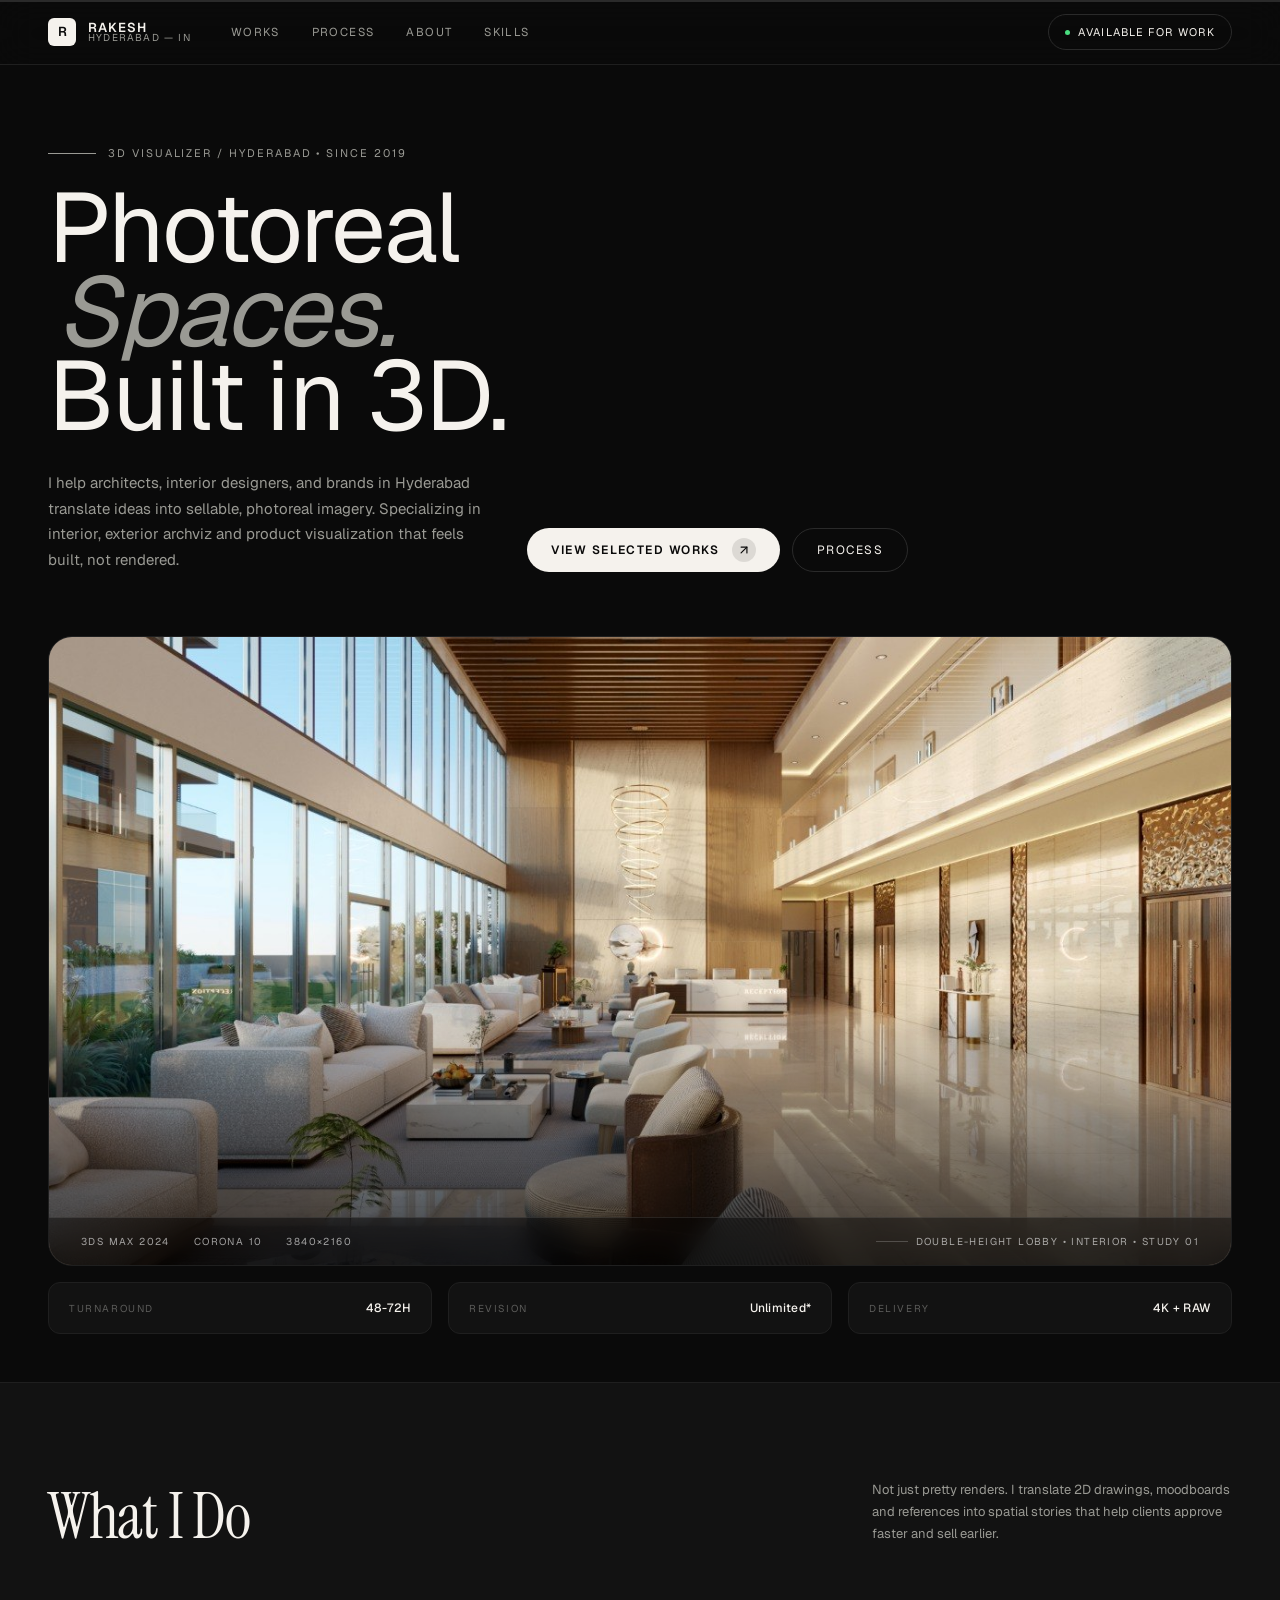
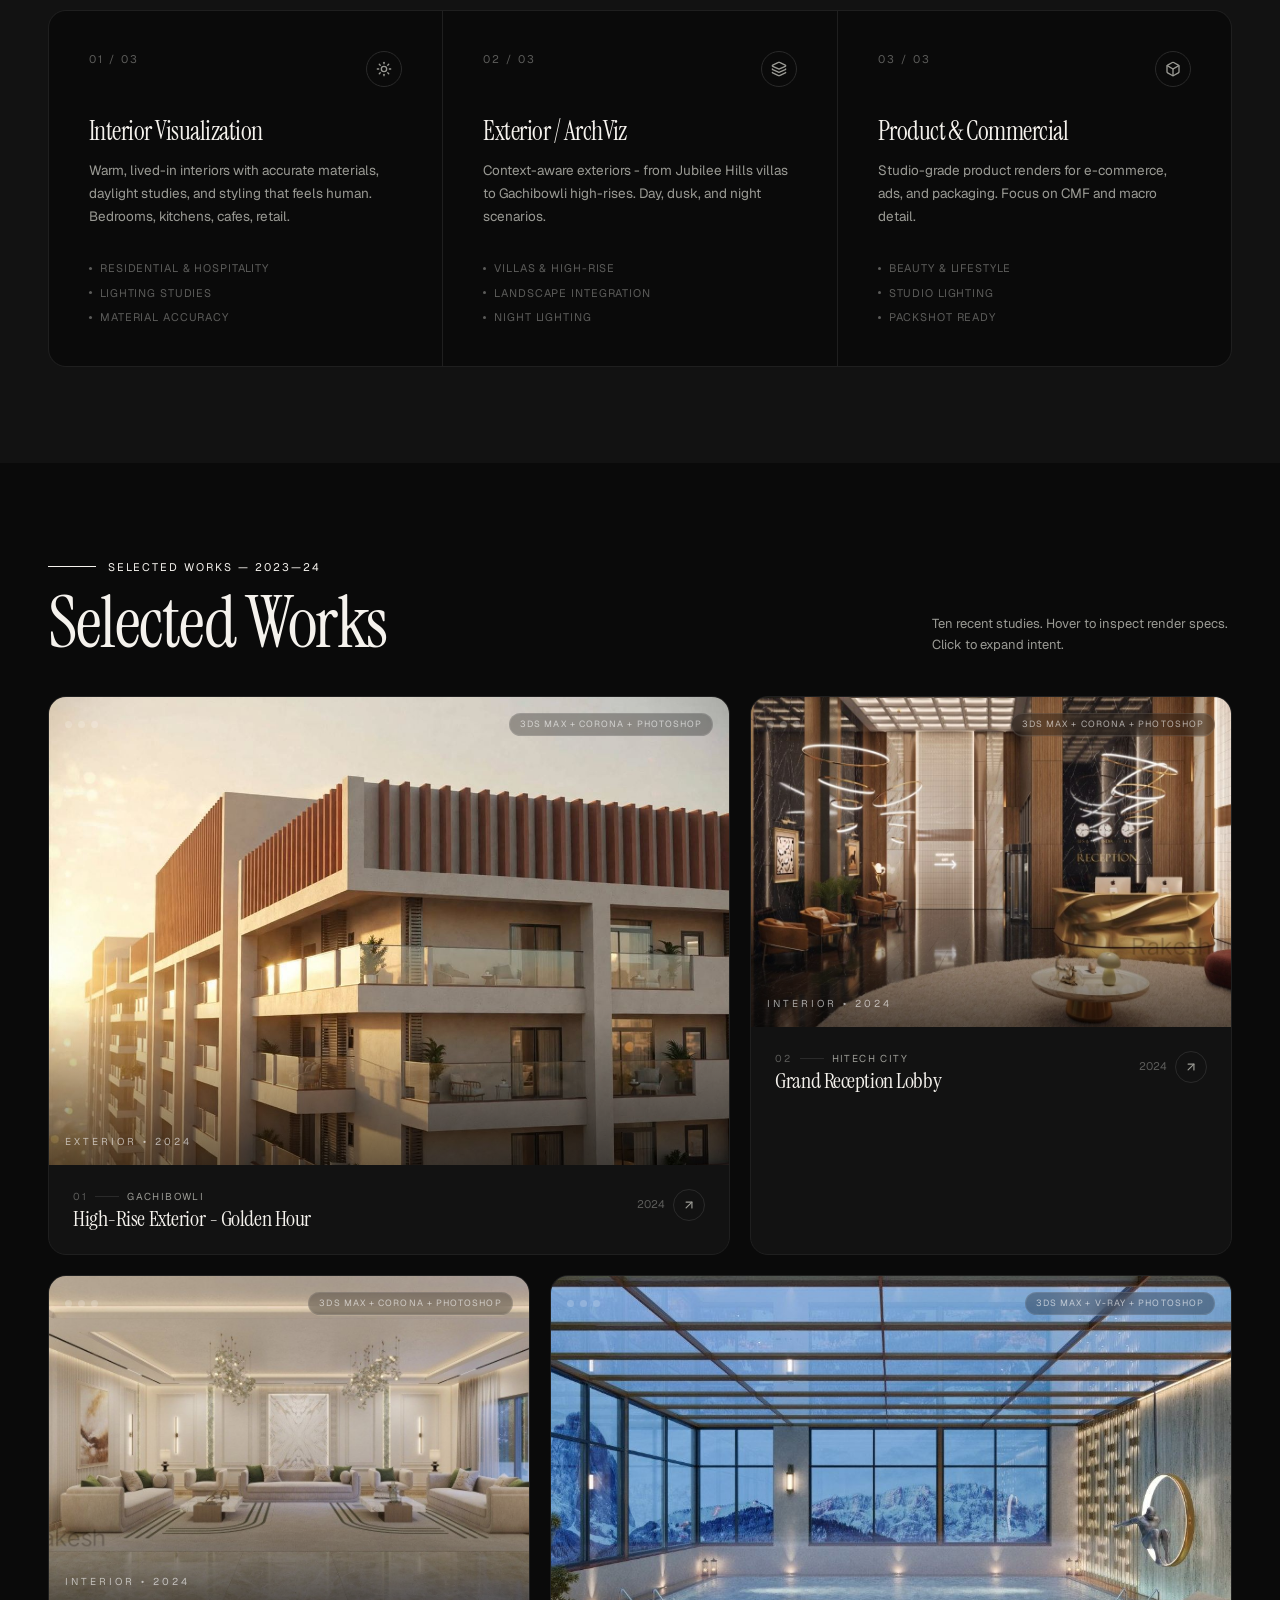
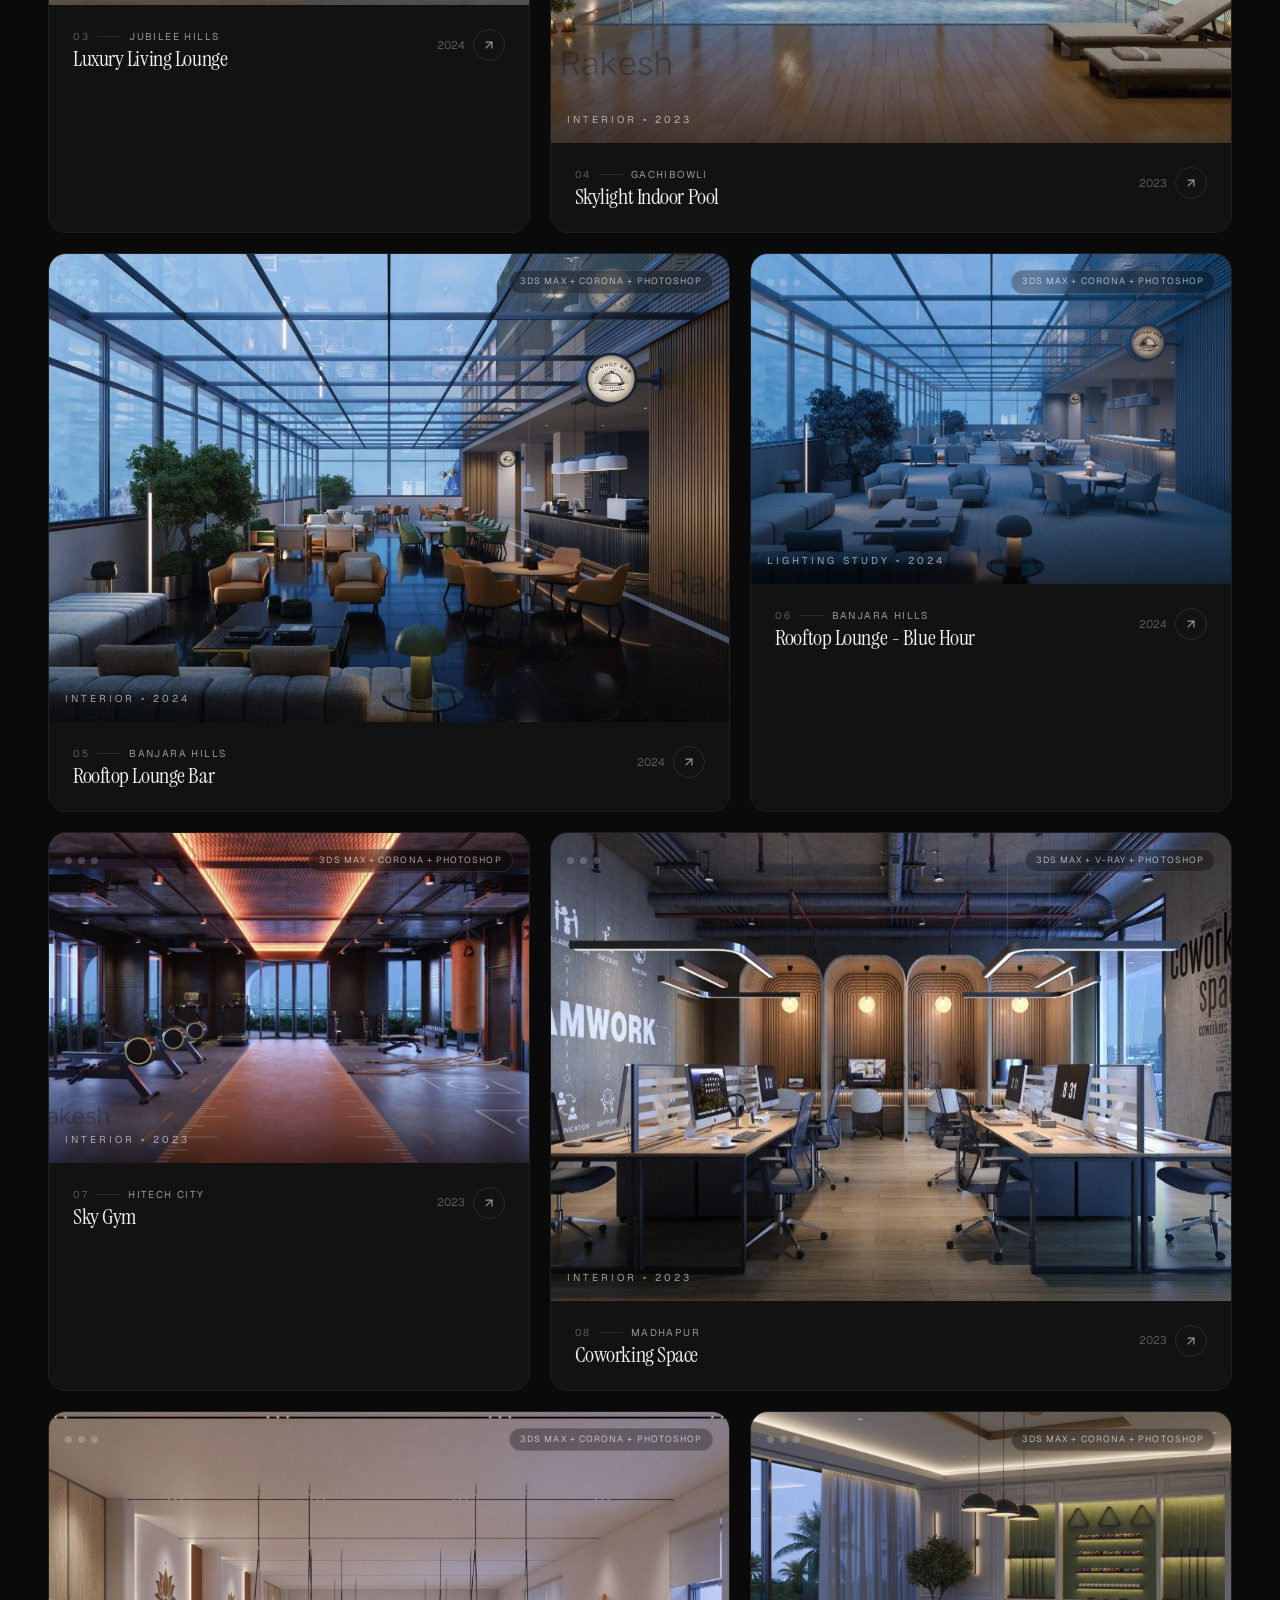
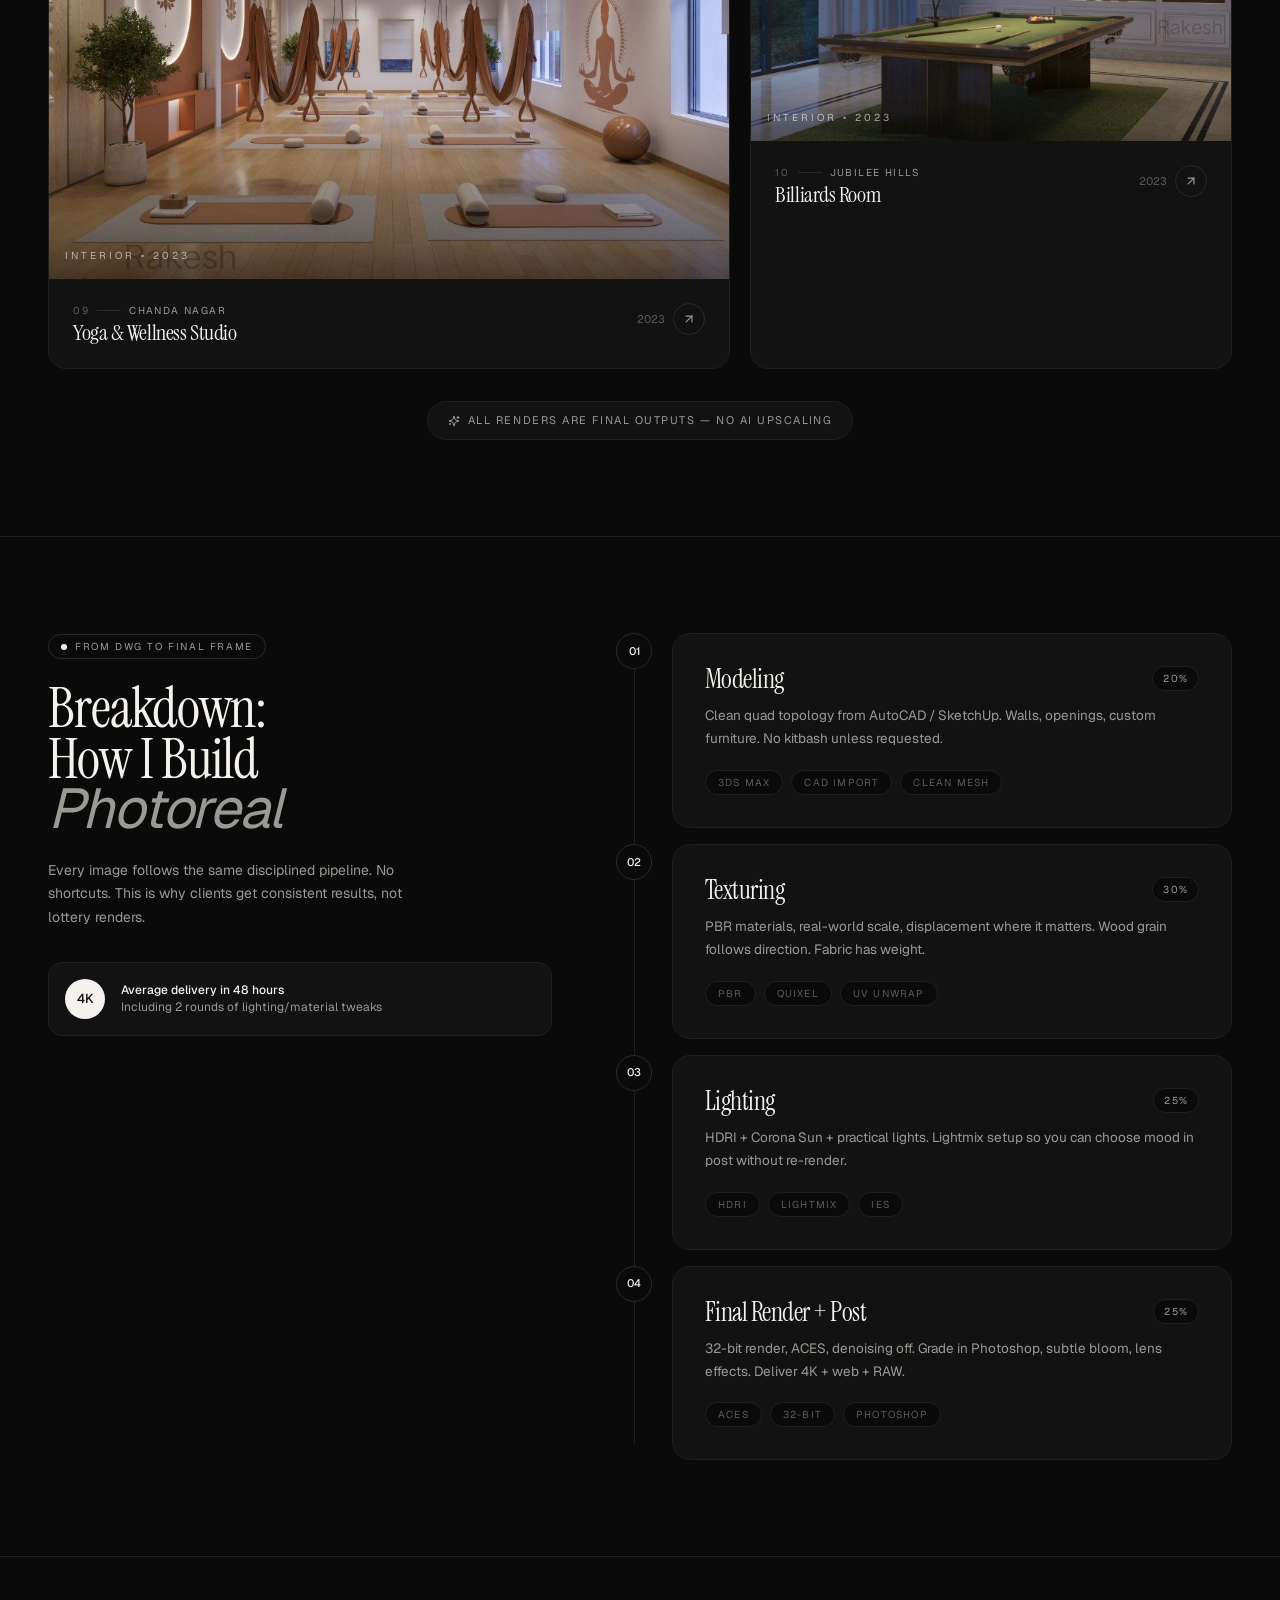
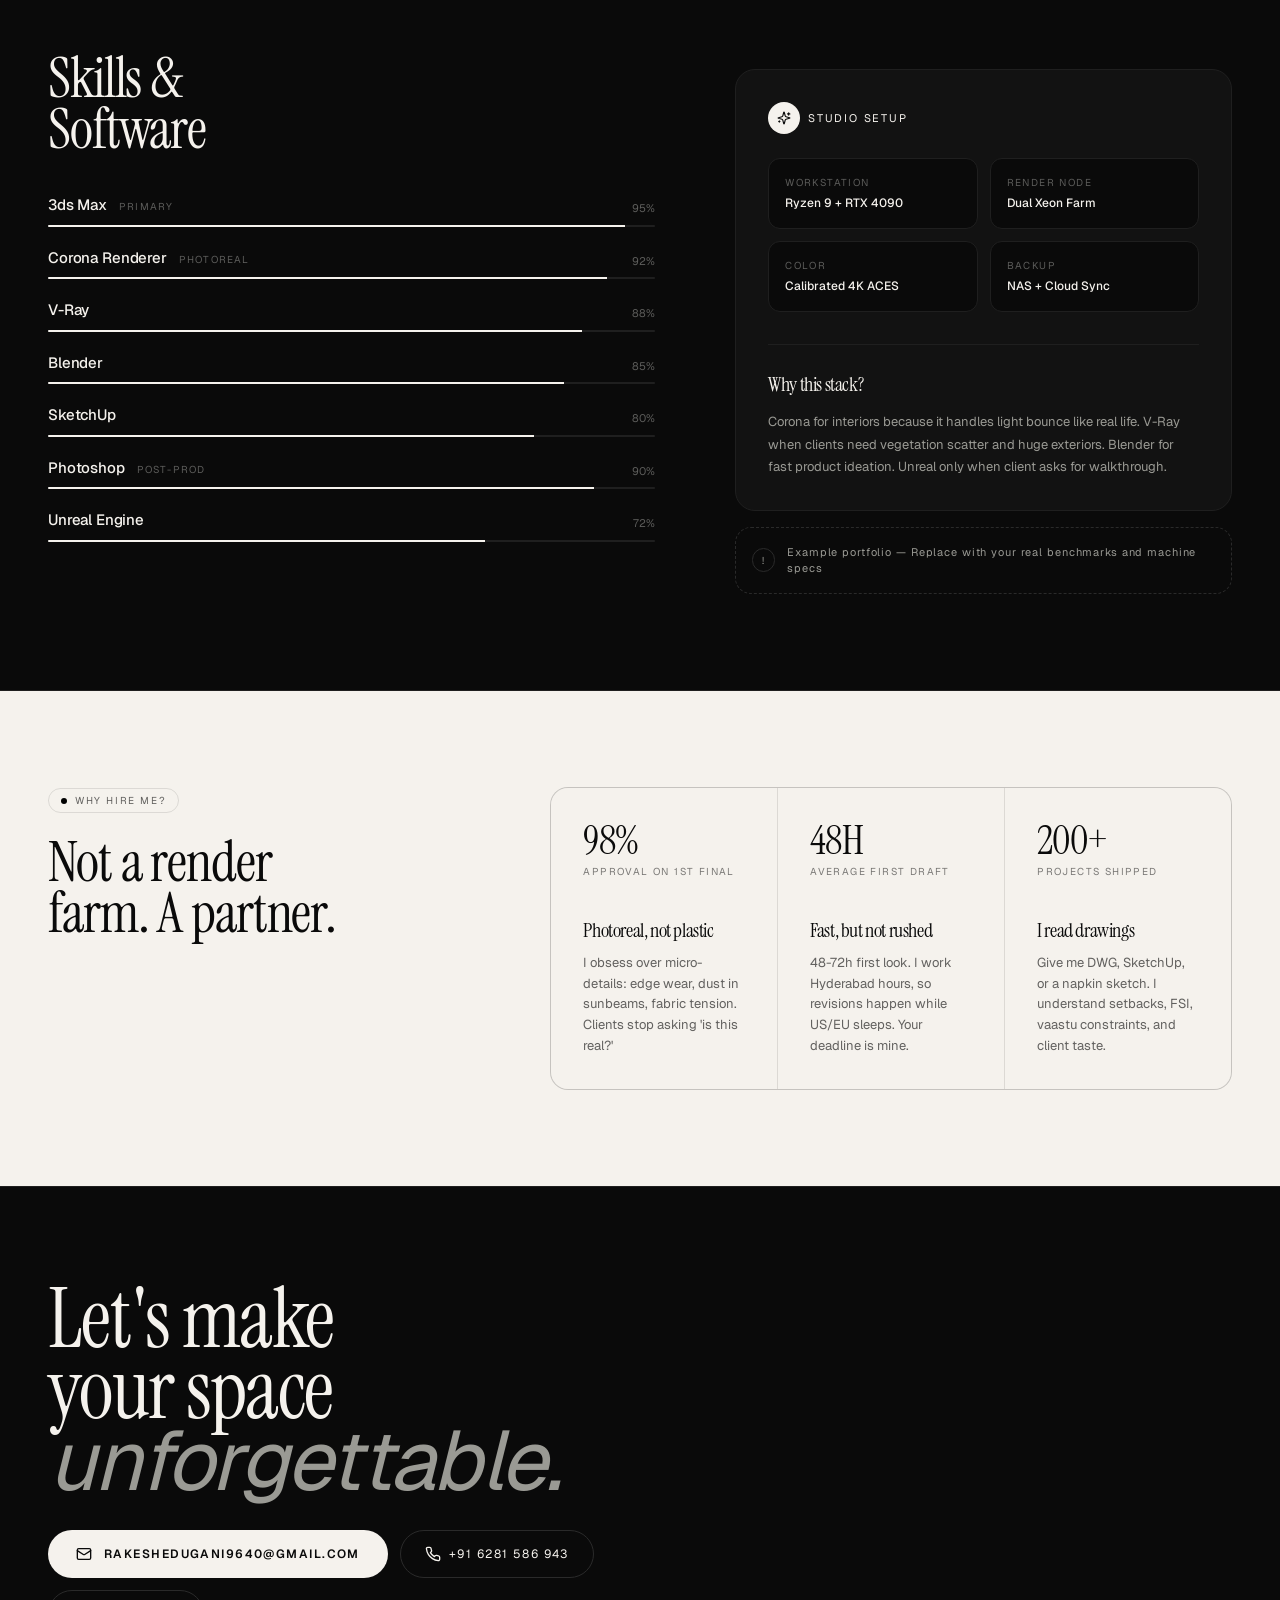
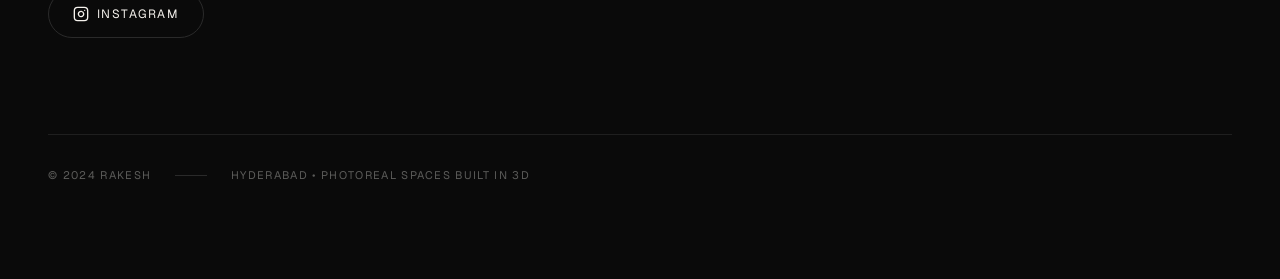
